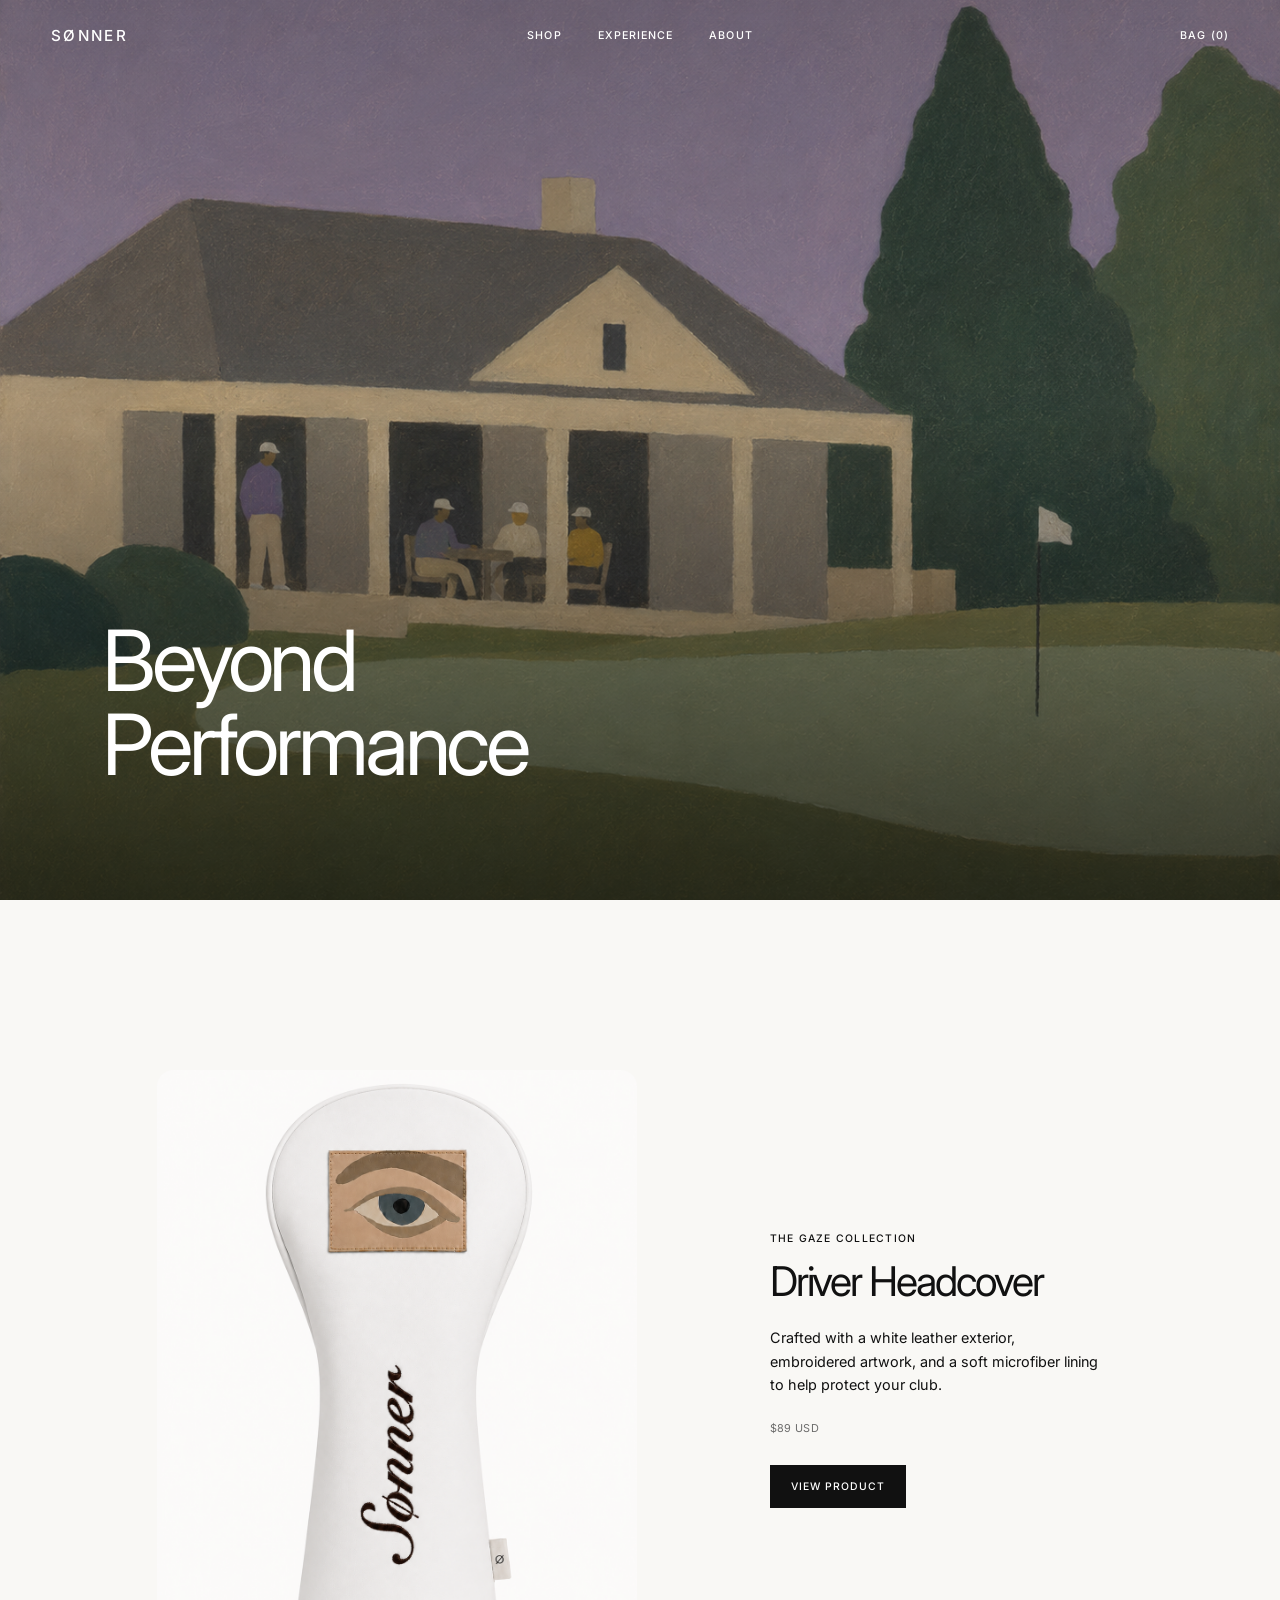
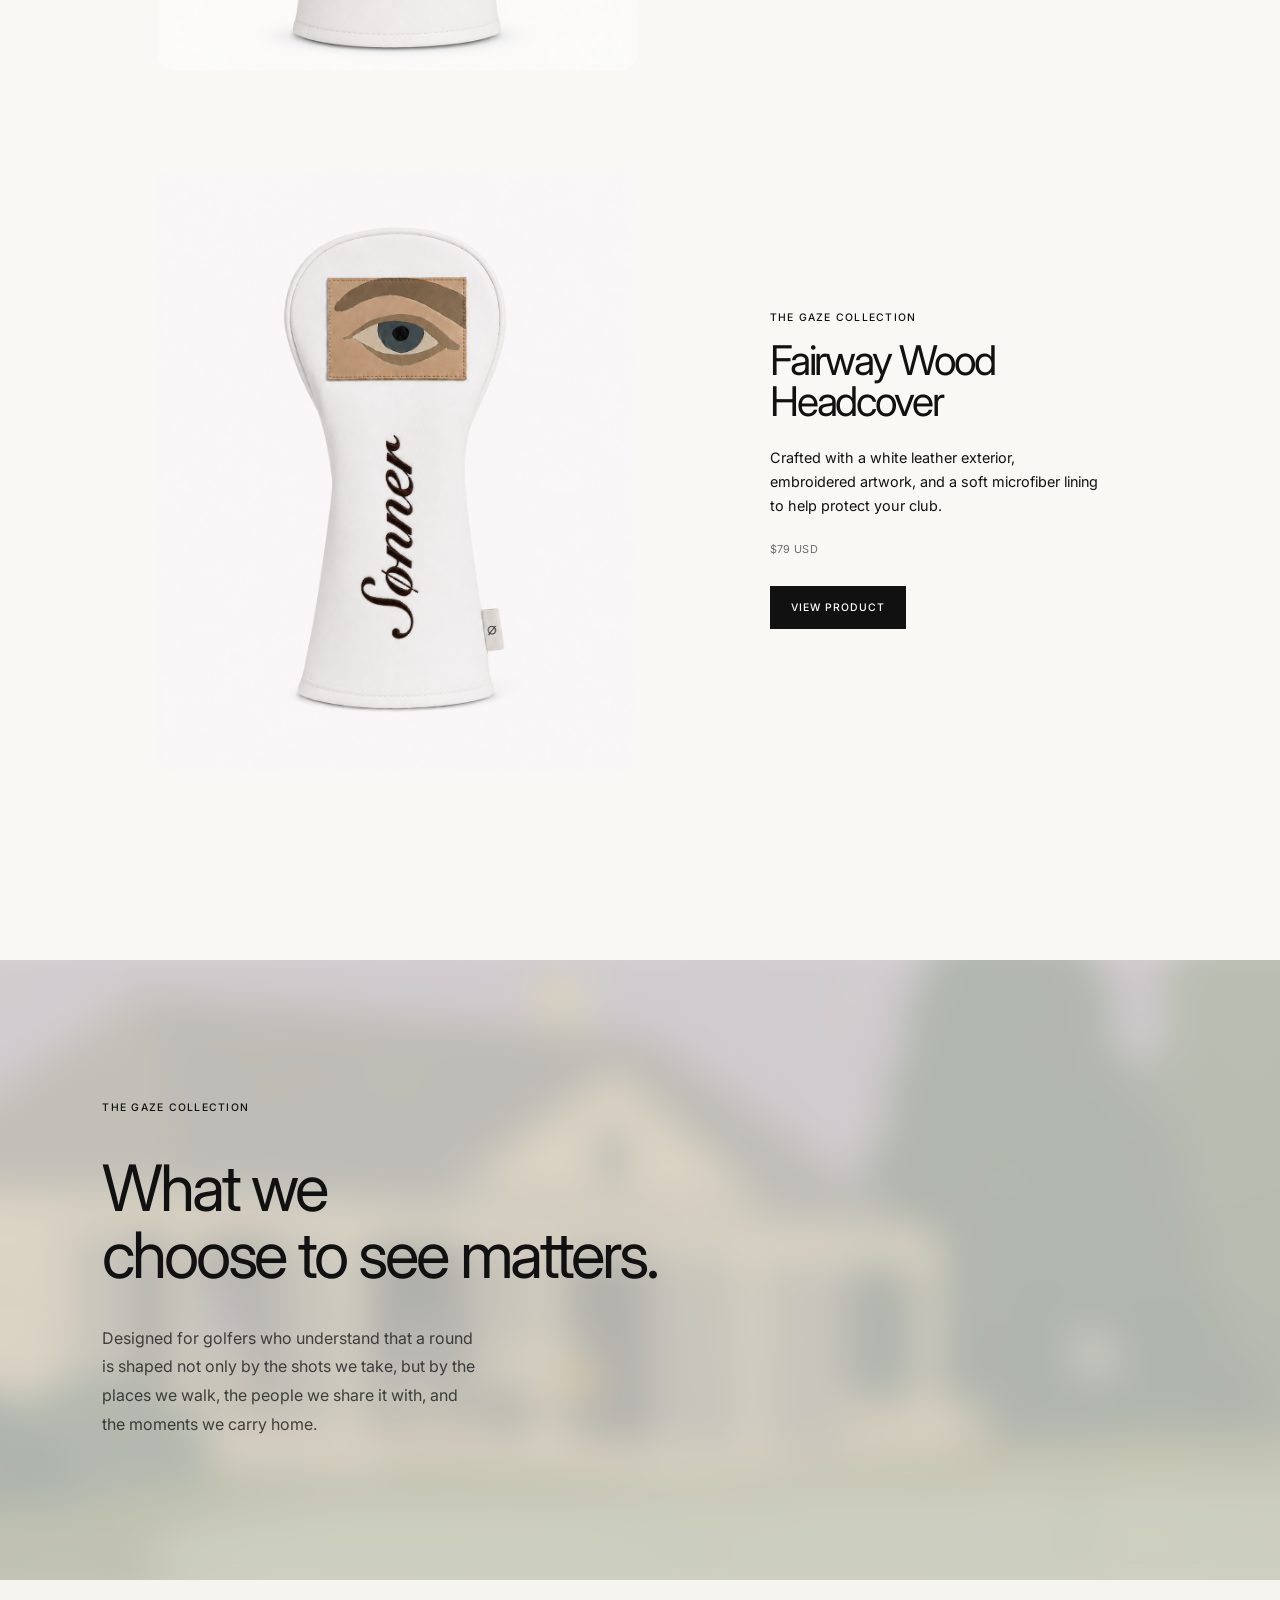
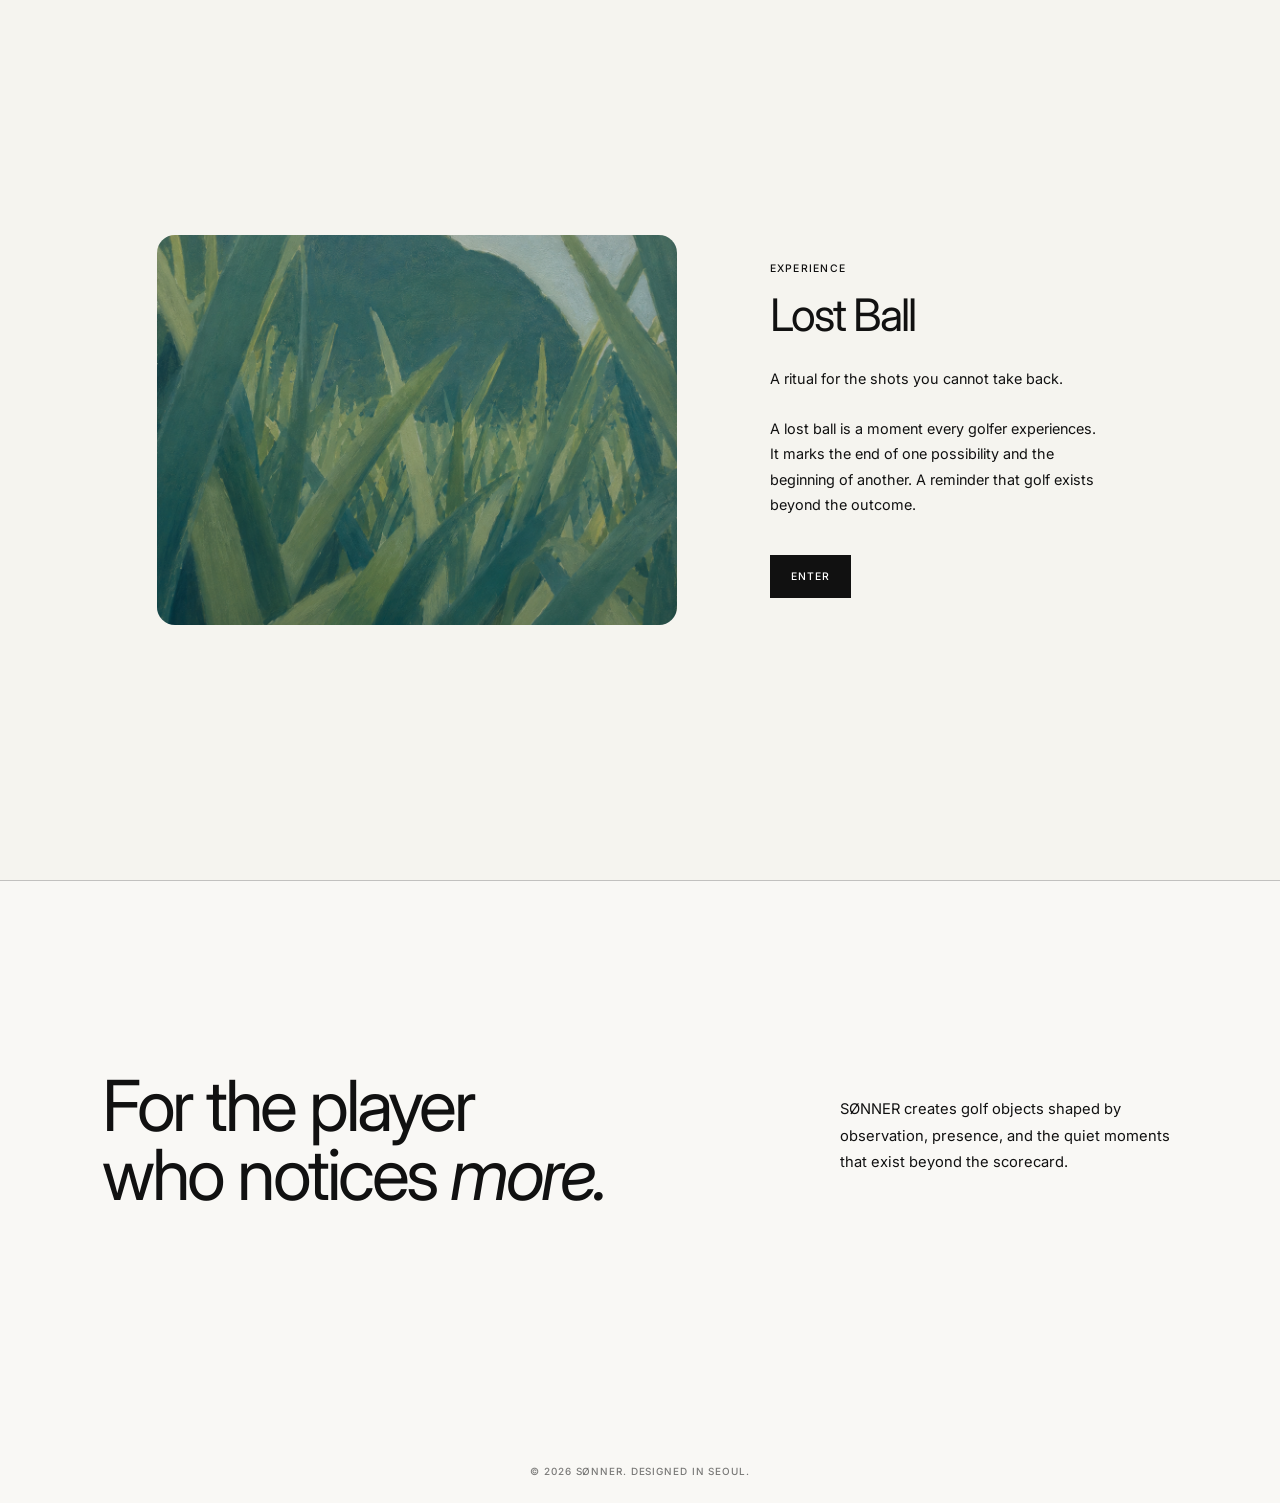
==== index.html @ f05d7fa0 "Update index.html" ====
<!-- index.html -->

<!DOCTYPE html>

<html lang="en">
<head>
  <meta charset="UTF-8">
  <meta name="viewport" content="width=device-width, initial-scale=1.0">

  <title>SØNNER GOLF | Beyond Performance</title>
  <meta name="description" content="SØNNER GOLF. Golf objects and experiences beyond performance.">

  <link rel="canonical" href="https://sonnergolf.com/">
  <link rel="icon" type="image/png" href="image/sonner_favicon_48.png">

  <link rel="preconnect" href="https://fonts.googleapis.com">
  <link rel="preconnect" href="https://fonts.gstatic.com" crossorigin>
  <link href="https://fonts.googleapis.com/css2?family=Inter:wght@400;500&family=Playfair+Display:ital,wght@0,400;1,400&display=swap" rel="stylesheet">

  <style>
@font-face {
  font-family: "Snell Roundhand";
  src: local("Snell Roundhand");
}
</style>

<link rel="stylesheet" href="style.css">
</head>

<body>

<header class="site-header">

  <a href="index.html" class="wordmark">
    SØNNER
  </a>

  <nav class="site-nav" aria-label="Main navigation">
    <a href="#collection">Shop</a>
    <a href="#experience">Experience</a>
    <a href="#about">About</a>
  </nav>

  <a href="#" class="header-bag" id="bagButton">
    Bag (<span id="bagCount">0</span>)
</a>

</header>

  <main>

    <section class="hero" aria-label="SØNNER Golf">
      <div class="hero-image"></div>
      <div class="hero-shade"></div>

<div class="hero-content">
<h1>
  Beyond<br>
  Performance
</h1>
</div>
    </section>

    <section id="collection" class="collection-section">

      <div class="collection-heading"></div>

      <div class="product-list">

<article class="product-row">
  <a href="driver.html" class="product-image-link">
    <img src="image/drivercover.png"
         alt="SØNNER Driver Headcover"
         class="product-image">
  </a>

  <div class="product-info">
    <p class="product-type">The Gaze Collection</p>
    <h3>Driver Headcover</h3>

    <p class="product-description">
      Crafted with a white leather exterior, embroidered artwork,
and a soft microfiber lining to help protect your club.

      
    </p>

    <p class="product-meta">$89 USD</p>

    <a href="driver.html" class="button button-dark button-square">
      View Product
    </a>
  </div>
</article>

<article class="product-row product-row-reverse">
  <a href="wood.html" class="product-image-link">
    <img src="image/woodcover.png"
         alt="SØNNER Fairway Wood Headcover"
         class="product-image">
  </a>

  <div class="product-info">
    <p class="product-type">The Gaze Collection</p>
    <h3>Fairway Wood Headcover</h3>

    <p class="product-description">
      Crafted with a white leather exterior, embroidered artwork,
and a soft microfiber lining to help protect your club.
    </p>

    <p class="product-meta">$79 USD</p>

    <a href="wood.html" class="button button-dark button-square">
      View Product
    </a>
  </div>
</article>

      </div>
    </section>

<!-- ---------- PHILOSOPHY ---------- -->

<section class="statement-section">

  <div class="gaze-intro">

    <p class="gaze-label">
      THE GAZE COLLECTION
    </p>

    <h2>
      What we 
      <br>choose to see matters.
    </h2>

    <p class="gaze-description">
Designed for golfers who understand that a round is shaped not only by the shots we take, but by the places we walk, the people we share it with, and the moments we carry home.    </p>

  </div>

</section>

   <section id="experience" class="experience-section">

  <div class="product-list">

    <article class="product-row">

      <a href="test.html" class="product-image-link lostball-link">
        <img src="image/lostball.png"
             alt="Lost Ball Experience"
             class="product-image">
      </a>

      <div class="product-info">
        <p class="product-type">Experience</p>

        <h3>Lost Ball</h3>

        <p class="product-description">
          A ritual for the shots you cannot take back.<br><br>
          A lost ball is a moment every golfer experiences. It marks the end of one possibility and the beginning of another. A reminder that golf exists beyond the outcome.
        </p>

        <a href="test.html"
           class="button button-dark button-square lostball-link">
          Enter
        </a>
      </div>

    </article>

  </div>

</section>

    <section id="about" class="about-section">
      <div class="about-content">
        <h2>
          For the player<br>
          who notices <em>more.</em>
        </h2>

<p>
SØNNER creates golf objects shaped by observation, presence, and the quiet moments that exist beyond the scorecard.
</p>
</div>
    </section>

  </main>

  <footer class="site-footer">
    <p>© 2026 SØNNER. Designed in Seoul.</p>
  </footer>

  <script>
    const lostBallLinks = document.querySelectorAll(".lostball-link");

    lostBallLinks.forEach((link) => {
      link.addEventListener("click", function (event) {
        event.preventDefault();

        const audio = new Audio("humordome-teleport-whoosh-453276.mp3");
        audio.volume = 0.8;

        audio.play().finally(() => {
          window.open("test.html", "_blank", "noopener,noreferrer");
        });
      });
    });
  </script>


<div class="bag-overlay" id="bagOverlay"></div>

<aside class="bag-drawer" id="bagDrawer">

    <div class="bag-header">

        <h2>Bag</h2>

        <button id="closeBag">✕</button>

    </div>

    <div id="bagItems">

    </div>

    <div class="bag-footer">

        <p id="subtotal">
            Subtotal $0
        </p>

<button
class="button"
id="checkoutButton"
onclick="checkout()">
    Checkout
</button>

    </div>

</aside>

<script src="checkout.js"></script>

</body>
</html>

<script>

/* ---------- BAG DRAWER ---------- */

const bagButton = document.getElementById("bagButton");
const bagDrawer = document.getElementById("bagDrawer");
const bagOverlay = document.getElementById("bagOverlay");
const closeBag = document.getElementById("closeBag");


bagButton.addEventListener("click", function(e){

    e.preventDefault();

    loadBag();

    bagDrawer.classList.add("active");
    bagOverlay.classList.add("active");

});


closeBag.addEventListener("click", function(){

    bagDrawer.classList.remove("active");
    bagOverlay.classList.remove("active");

});


bagOverlay.addEventListener("click", function(){

    bagDrawer.classList.remove("active");
    bagOverlay.classList.remove("active");

});



/* ---------- LOAD BAG ---------- */


function loadBag(){


    const bag = JSON.parse(localStorage.getItem("bag")) || [];


    const container = document.getElementById("bagItems");


    container.innerHTML = "";


    let total = 0;

    let totalItems = 0;



    bag.forEach(item=>{


        total += item.price * item.quantity;

        totalItems += item.quantity;



        container.innerHTML += `


        <div class="bag-item">


            <img src="${item.image}" class="bag-image">


            <div class="bag-info">


                <strong>
                ${item.name}
                </strong>


                <p>
                $${item.price}
                </p>



                <div class="quantity-control">


                    <button onclick="changeQuantity('${item.id}', -1)">
                        −
                    </button>


                    <span>
                        ${item.quantity}
                    </span>


                    <button onclick="changeQuantity('${item.id}', 1)">
                        +
                    </button>


                </div>




                <button
                class="remove-btn"
                onclick="removeItem('${item.id}')">

                    Remove

                </button>



            </div>


        </div>


        `;


    });



    if(bag.length === 0){


        container.innerHTML =
        "<p style='opacity:.6;'>Your bag is empty.</p>";

    }



    document.getElementById("subtotal").textContent =
    "Subtotal $" + total;



    document.getElementById("bagCount").textContent =
    totalItems;


}





/* ---------- REMOVE ---------- */


function removeItem(id){


    let bag = JSON.parse(localStorage.getItem("bag")) || [];


    bag = bag.filter(item => item.id !== id);


    localStorage.setItem(
        "bag",
        JSON.stringify(bag)
    );


    loadBag();


}





/* ---------- QUANTITY ---------- */


function changeQuantity(id, change){


    let bag = JSON.parse(localStorage.getItem("bag")) || [];


    let item = bag.find(item => item.id === id);



    if(item){


        item.quantity += change;



        if(item.quantity < 1){

            item.quantity = 1;

        }



        if(item.quantity > 2){

            item.quantity = 2;

        }


    }



    localStorage.setItem(
        "bag",
        JSON.stringify(bag)
    );



    loadBag();


}




/* ---------- INITIALIZE ---------- */

loadBag();


</script>
---- style.css ----
/* ---------- RESET ---------- */

* {
  margin: 0;
  padding: 0;
  box-sizing: border-box;
}

html {
  scroll-behavior: smooth;
}

body {
  background: #f9f8f5;
  color: #111111;
  font-family: "Inter", Arial, sans-serif;
  font-size: 16px;
  -webkit-font-smoothing: antialiased;
}

a {
  color: inherit;
}

img {
  display: block;
  max-width: 100%;
}

/* ---------- HEADER ---------- */

.site-header {
  position: absolute;
  top: 0;
  left: 0;
  z-index: 10;
  width: 100%;
  padding: 26px 4%;
  display: grid;
  grid-template-columns: 1fr auto 1fr;
  align-items: center;
  color: white;
}

.wordmark {
  text-decoration: none;
  font-size: 0.95rem;
  font-weight: 500;
  letter-spacing: 0.15em;
}


.site-nav {
  display: flex;
  gap: 36px;
}

.site-nav a,
.header-shop-link {
  font-size: 0.67rem;
  font-weight: 500;
  text-decoration: none;
  text-transform: uppercase;
  letter-spacing: 0.1em;
}

.header-bag {
  justify-self: end;

  font-size: 0.67rem;
  font-weight: 500;
  text-decoration: none;
  text-transform: uppercase;
  letter-spacing: 0.1em;

  transition: opacity 0.25s ease;
}

.header-bag:hover {
  opacity: 0.55;
}

.header-shop-link {
  justify-self: end;
  padding-bottom: 4px;
  border-bottom: 1px solid currentColor;
}

/* ---------- GENERAL ---------- */

.eyebrow,
.product-type {
  font-size: 0.65rem;
  font-weight: 500;
  letter-spacing: 0.12em;
  text-transform: uppercase;
}

.button {
  display: inline-block;
  width: fit-content;
  padding: 14px 20px;
  font-size: 0.65rem;
  font-weight: 500;
  text-decoration: none;
  text-transform: uppercase;
  letter-spacing: 0.1em;
  transition: background 0.25s ease, color 0.25s ease;
}

.button-light {
  border: 1px solid white;
  color: white;
}

.button-light:hover {
  background: white;
  color: #111111;
}

.button-dark {
  border: 1px solid #111111;
  background: #111111;
  color: white;
}

.button-dark:hover {
  background: transparent;
  color: #111111;
}

/* ---------- HERO ---------- */

.hero {
  position: relative;
  min-height: 100vh;
  overflow: hidden;
  display: flex;
  align-items: center;
  justify-content: center;
  color: white;
}

.hero-image {
  position: absolute;
  inset: 0;
  background-image: url("image/heroimage.png");
  background-size: cover;
  background-position: center;
}

.hero-shade {
  position: absolute;
  inset: 0;
  background: linear-gradient(
    180deg,
    rgba(0, 0, 0, 0.24) 0%,
    rgba(0, 0, 0, 0.06) 45%,
    rgba(0, 0, 0, 0.58) 100%
  );
}

.hero-content {
  position: absolute;
  left: 8%;
  bottom: 12.6%;
  z-index: 2;
  text-align: left;
  max-width: 600px;
}

.hero h1 {
  font-family: "Inter", Arial, sans-serif;
  font-style: normal;
  font-weight: 400;
  font-size: clamp(3.4rem, 6.6vw, 6rem);
  line-height: 1.0;      /* Adjust this to change the gap */
  letter-spacing: -0.05em;
  color: white;
}

/* ---------- COLLECTION ---------- */

.collection-section {
  padding: 170px 8% 190px;
}

.collection-heading {
  display: none;
}

.product-list {
  display: flex;
  flex-direction: column;
  gap: 100px;
}

.product-row {
  display: grid;
  grid-template-columns: minmax(0, 0.9fr) minmax(280px, 0.65fr);
  gap: 8vw;
  align-items: center;
}

.product-image-link {
  display: block;
  width: 100%;
  max-width: 480px;
  aspect-ratio: 4 / 5;
  overflow: hidden;

  background: #e7e6df;
  border-radius: 16px;      /* rounded corners */
  margin-left: 55px;
}

.product-image {
  width: 100%;
  height: 100%;
  object-fit: cover;
  transition: transform 0.7s ease;
}

.product-image-link:hover .product-image {
  transform: scale(1.02);
}

.product-info {
  max-width: 330px;
}

.product-type {
  margin-bottom: 16px;
}

.product-info h3 {
  font-size: clamp(2.1rem, 3.2vw, 3.35rem);
  font-weight: 400;
  line-height: 1;
  letter-spacing: -0.05em;
}

.product-description {
  margin: 24px 0;
  font-size: 0.9rem;
  line-height: 1.65;
}

.product-meta {
  margin-bottom: 30px;
  font-size: 0.68rem;
  letter-spacing: 0.03em;
  opacity: 0.6;
}

/* ---------- PHILOSOPHY / GAZE COLLECTION ---------- */

.statement-section {
  min-height: 620px;
  padding: 120px 8%;
  position: relative;
  display: flex;
  align-items: center;
  overflow: hidden;
}

.statement-section::before {
  content: "";
  position: absolute;
  inset: 0;
  background-image: url("image/heroimage.png");
  background-size: cover;
  background-position: center;
  filter: blur(18px);
  transform: scale(1.1);
  z-index: 0;
}

.statement-section::after {
  content: "";
  position: absolute;
  inset: 0;
  background: rgba(245, 244, 239, 0.65);
  z-index: 1;
}

.statement-section > * {
  position: relative;
  z-index: 2;
}

.gaze-intro {
  max-width: 600px;
}

.gaze-label {
  font-size: 0.65rem;
  font-weight: 500;
  letter-spacing: 0.12em;
  text-transform: uppercase;
  margin-bottom: 40px;
}

.gaze-intro h2 {
  font-size: clamp(2.5rem, 5vw, 4.5rem);
  font-weight: 400;
  line-height: 1.05;
  letter-spacing: -0.05em;
  max-width: 600px;
  margin-bottom: 35px;
}

.gaze-description {
  font-size: 1rem;
  line-height: 1.8;
  opacity: 0.75;
  max-width: 380px;
}

/* ---------- EXPERIENCE (FIXED PROPERLY) ---------- */
/* ---------- EXPERIENCE ---------- */

.experience-section {
  min-height: 100vh;
  padding: 220px 8%;
  background: #f5f4ef;

  display: flex;
  align-items: center;
}


/* container */
.experience-section .product-list {
  width: 100%;
  display: flex;
  justify-content: center;
}


/* lost ball row */
.experience-section .product-row {
  width: 100%;
  display: grid;
  grid-template-columns: minmax(0, 0.9fr) minmax(280px, 0.65fr);
  gap: 8vw;
  align-items: center;
}


/* IMAGE */

.experience-section .product-image-link {
  display: block;

  width: 100%;
  max-width: 520px;

  aspect-ratio: 4 / 3;

  overflow: hidden;
  border-radius: 18px;

  margin-left: 55px;

  background: #e7e6df;
}


.experience-section .product-image {
  width: 100%;
  height: 100%;
  object-fit: cover;

  transition: transform 0.7s ease;
}


.experience-section .product-image-link:hover .product-image {
  transform: scale(1.02);
}


/* TEXT */

.experience-section .product-info {
  max-width: 330px;
}


.experience-section .product-type {
  margin-bottom: 18px;
}


.experience-section .product-info h3 {
  font-size: clamp(2.2rem, 3.5vw, 3.5rem);
  font-weight: 400;
  line-height: 1;

  letter-spacing: -0.05em;
}


.experience-section .product-description {
  margin: 28px 0;

  font-size: 0.9rem;
  line-height: 1.75;
}


/* BUTTON */

.experience-section .button {
  margin-top: 10px;
}


/* MOBILE */

@media (max-width: 800px) {

  .experience-section {
    min-height: auto;
    padding: 140px 8%;
  }


  .experience-section .product-row {
    grid-template-columns: 1fr;
    gap: 60px;
  }


  .experience-section .product-image-link {
    margin-left: 0;
    max-width: 100%;
  }

}

/* ---------- MOBILE ---------- */

@media (max-width: 800px) {

  .experience-section {
    padding: 100px 8%;
  }

  .experience-section .product-row {
    grid-template-columns: 1fr;
    gap: 50px;
  }

  .experience-section .product-image-link {
    margin-left: 0;
    max-width: 100%;
  }

}

/* ---------- ABOUT ---------- */

.about-section {
  padding: 190px 8% 230px;
  border-top: 1px solid rgba(17, 17, 17, 0.24);
}
.about-content {
  display: grid;
  grid-template-columns: 1.2fr 0.8fr;
  gap: 18vw;   /* was 12vw */
  align-items: center;
}

.about-content h2 {
  font-size: clamp(3rem, 5.5vw, 5.6rem);
  font-weight: 400;
  line-height: 0.98;
  letter-spacing: -0.05em;
}

.about-content p {
  max-width: 340px;
  padding-bottom: 8px;
  font-size: 0.92rem;
  line-height: 1.8;
}

/* ---------- FOOTER ---------- */

.site-footer {
  padding: 26px 4%;
  display: grid;
  grid-template-columns: 1fr auto 1fr;
  align-items: center;
}

.site-footer p {
  grid-column: 2;
  justify-self: center;
  font-size: 0.62rem;
  font-weight: 500;
  letter-spacing: 0.09em;
  text-transform: uppercase;
  opacity: 0.55;
}

/* ---------- CART PAGE ---------- */

.cart-page {
  background: #f9f8f5;
  color: #111111;
}


.simple-header {
  width: 100%;
  padding: 30px 4%;
}


.cart-container {

  min-height: calc(100vh - 100px);

  display: flex;
  flex-direction: column;
  justify-content: center;
  align-items: center;

  text-align: center;

  padding: 40px 8%;
}


.cart-label {

  font-size: 0.65rem;
  letter-spacing: 0.12em;
  text-transform: uppercase;

  margin-bottom: 35px;
}


.cart-container h1 {

  font-family: "Playfair Display", serif;

  font-weight: 400;

  font-size: clamp(2.5rem, 5vw, 4rem);

  letter-spacing: -0.05em;

  margin-bottom: 25px;

}


.cart-description {

  max-width: 360px;

  font-size: 0.9rem;

  line-height: 1.8;

  opacity: 0.7;

  margin-bottom: 40px;

}


.bag-overlay{

    position:fixed;

    inset:0;

    background:rgba(0,0,0,.35);

    opacity:0;

    visibility:hidden;

    transition:.3s;

    z-index:90;

}


.bag-overlay.active{

    opacity:1;

    visibility:visible;

}



.bag-drawer{

    position:fixed;

    top:0;

    right:-420px;

    width:400px;

    max-width:90vw;

    height:100vh;

    background:#f9f8f5;

    z-index:100;

    transition:right .35s ease;

    display:flex;

    flex-direction:column;

    border-left:1px solid rgba(0,0,0,.08);

    padding:0;

}



.bag-drawer.active{

    right:0;

}



.bag-header{

    display:flex;

    justify-content:space-between;

    align-items:center;

    padding:28px;

    border-bottom:1px solid rgba(0,0,0,.08);

}



.bag-header h2{

    font-size:1rem;

    font-weight:400;

}



#closeBag{

    border:none;

    background:none;

    font-size:1.2rem;

    cursor:pointer;

}



#bagItems{

    flex:1;

    overflow-y:auto;

    padding:25px;

}



.bag-item{

    display:flex;

    gap:18px;

    margin-bottom:25px;

}



.bag-image{

    width:90px;

    height:90px;

    object-fit:cover;

    border-radius:10px;

    background:#ece9df;

}



.bag-info strong{

    display:block;

    font-weight:500;

    margin-bottom:8px;

}



.bag-info p{

    font-size:.85rem;

    opacity:.7;

    margin:4px 0;

}



/* quantity + - buttons */

.bag-controls,
.quantity-control{

    display:flex;

    align-items:center;

    gap:12px;

    margin:12px 0;

}



.bag-controls button,
.quantity-control button{

    width:22px;

    height:22px;

    border:1px solid #111;

    background:white;

    font-size:14px;

    cursor:pointer;

    display:flex;

    align-items:center;

    justify-content:center;

}



.bag-controls span,
.quantity-control span{

    font-size:.85rem;

}



/* remove button */

.remove-btn{

    background:white;

    color:#111;

    border:1px solid #111;

    padding:7px 14px;

    font-size:.6rem;

    font-weight:500;

    text-transform:uppercase;

    letter-spacing:.12em;

    cursor:pointer;

    transition:.25s ease;

}


.remove-btn:hover{

    background:#111;

    color:white;

}



/* footer */

.bag-footer{

    padding:25px;

    border-top:1px solid rgba(0,0,0,.08);

}



#subtotal{

    margin-bottom:20px;

    font-size:.9rem;

}


/* checkout button */

.bag-footer .button{

    display:inline-block;

    width:auto;

    padding:10px 22px;

    background:#111;

    color:white;

    border:1px solid #111;

    font-size:.6rem;

    font-weight:500;

    text-transform:uppercase;

    letter-spacing:.12em;

    cursor:pointer;

}



.bag-footer .button:hover{

    background:transparent;

    color:#111;

}

/* =====================================
   MOBILE VERSION ONLY
===================================== */

@media (max-width: 800px) {


/* ---------- HEADER ---------- */

.site-header {

  padding: 22px 6%;

  grid-template-columns: 1fr auto 1fr;

}


.wordmark {

  font-size:0.85rem;

}


.site-nav {

  display:flex;

  gap:18px;

}


.site-nav a {

  font-size:0.55rem;

}


.header-bag {

  font-size:0.55rem;

}



/* ---------- HERO ---------- */

.hero-content {

  left:8%;

  bottom:12%;

}


.hero h1 {

  font-size:3.2rem;

}



/* ---------- COLLECTION ---------- */


.collection-section {

  padding:160px 6% 160px;

}


.product-list {

  gap:80px;

}


.product-row,
.product-row-reverse {

  display:flex;

  flex-direction:column;

  gap:35px;

  align-items:flex-start;

}


/* BIGGER PRODUCT IMAGES */

.product-image-link {

  width:85%;

  max-width:420px;

  aspect-ratio:4 / 5;

  margin-left:0;

  border-radius:14px;

}


.product-image {

  width:100%;

  height:100%;

}



/* TEXT BELOW IMAGE */

.product-info {

  max-width:100%;

}


.product-info h3 {

  font-size:2.4rem;

}


.product-description {

  font-size:0.88rem;

}



/* ---------- STATEMENT ---------- */


.statement-section {

  min-height:auto;

  padding:100px 6%;

}


.gaze-intro h2 {

  font-size:2.6rem;

}



/* ---------- EXPERIENCE ---------- */


.experience-section {

  padding:100px 6%;

  min-height:auto;

}


.experience-section .product-row {

  display:flex;

  flex-direction:column;

  gap:35px;

}


.experience-section .product-image-link {

  width:100%;

  max-width:none;

  margin-left:0;

  aspect-ratio:4 / 3;

}


.experience-section .product-info {

  max-width:100%;

}



/* ---------- ABOUT ---------- */


.about-section {

  padding:120px 6%;

}


.about-content {

  display:flex;

  flex-direction:column;

  gap:40px;

}


.about-content h2 {

  font-size:3rem;

}


.about-content p {

  max-width:100%;

}



/* ---------- BAG ---------- */


.bag-drawer {

  width:100%;

}


}

/* =====================================
   MOBILE VERSION ONLY
===================================== */

@media (max-width: 800px) {


/* ---------- HEADER ---------- */

.site-header {

  display:flex;
  justify-content:space-between;
  align-items:flex-start;

  padding:22px 6%;

}


.wordmark {

  font-size:0.85rem;

}


/* RIGHT SIDE MENU */

.site-nav {

  position:absolute;

  top:22px;
  right:6%;

  display:flex;

  flex-direction:column;

  gap:16px;

  align-items:flex-end;

}


.site-nav a {

  font-size:0.6rem;

  letter-spacing:0.12em;

}


/* BAG BELOW MENU */

.header-bag {

  position:absolute;

  top:22px;

  right:6%;

  transform:translateY(112px);

  font-size:0.6rem;

}



/* ---------- HERO ---------- */


.hero-content {

  left:8%;

  bottom:12%;

}


.hero h1 {

  font-size:3.2rem;

}



/* ---------- COLLECTION ---------- */


.collection-section {

  padding:100px 6% 120px;

}


.product-list {

  gap:80px;

}


.collection-section .product-row,
.collection-section .product-row-reverse {

  display:flex;

  flex-direction:column;

  align-items:center;

  gap:35px;

}



/* PRODUCT IMAGE */

.collection-section .product-image-link {

  width:65%;

  max-width:300px;

  aspect-ratio:4 / 5;

  margin-left:auto;

  margin-right:auto;

  border-radius:14px;

}



/* PRODUCT TEXT */


.collection-section .product-info {

  width:100%;

  max-width:100%;

}


.collection-section .product-info h3 {

  font-size:2rem;

}


.collection-section .product-description {

  font-size:0.78rem;

  line-height:1.6;

  margin:18px 0;

}


.collection-section .product-meta {

  font-size:0.65rem;

}



/* ---------- STATEMENT ---------- */


.statement-section {

  min-height:auto;

  padding:100px 6%;

}


.gaze-intro h2 {

  font-size:2.6rem;

}



/* ---------- EXPERIENCE / LOST BALL ---------- */


.experience-section {

  padding:100px 6%;

  min-height:auto;

}


.experience-section .product-row {

  display:flex;

  flex-direction:column;

  gap:35px;

}


.experience-section .product-image-link {

  width:85%;

  max-width:420px;

  margin-left:auto;

  margin-right:auto;

  aspect-ratio:4 / 3;

}


.experience-section .product-info {

  width:100%;

  max-width:100%;

}


/* MAKE LOST BALL TEXT MATCH DRIVER / WOOD */

.experience-section .product-info h3 {

  font-size:2rem;

}


.experience-section .product-description {

  font-size:0.78rem;

  line-height:1.6;

  margin:18px 0;

}


.experience-section .product-type {

  margin-bottom:16px;

}


.experience-section .button {

  margin-top:10px;

}



/* ---------- ABOUT ---------- */


.about-section {

  padding:120px 6%;

}


.about-content {

  display:flex;

  flex-direction:column;

  gap:40px;

}


.about-content h2 {

  font-size:3rem;

}


.about-content p {

  max-width:100%;

}



/* ---------- BAG DRAWER ---------- */


.bag-drawer {

  width:100%;

  max-width:100%;

  right:-100%;

}

/* ---------- FOOTER ---------- */

.site-footer p {

  font-size:0.54rem;

}


/* ---------- PREVENT HORIZONTAL SCROLL ---------- */


html,
body {

  overflow-x:hidden;

}


}
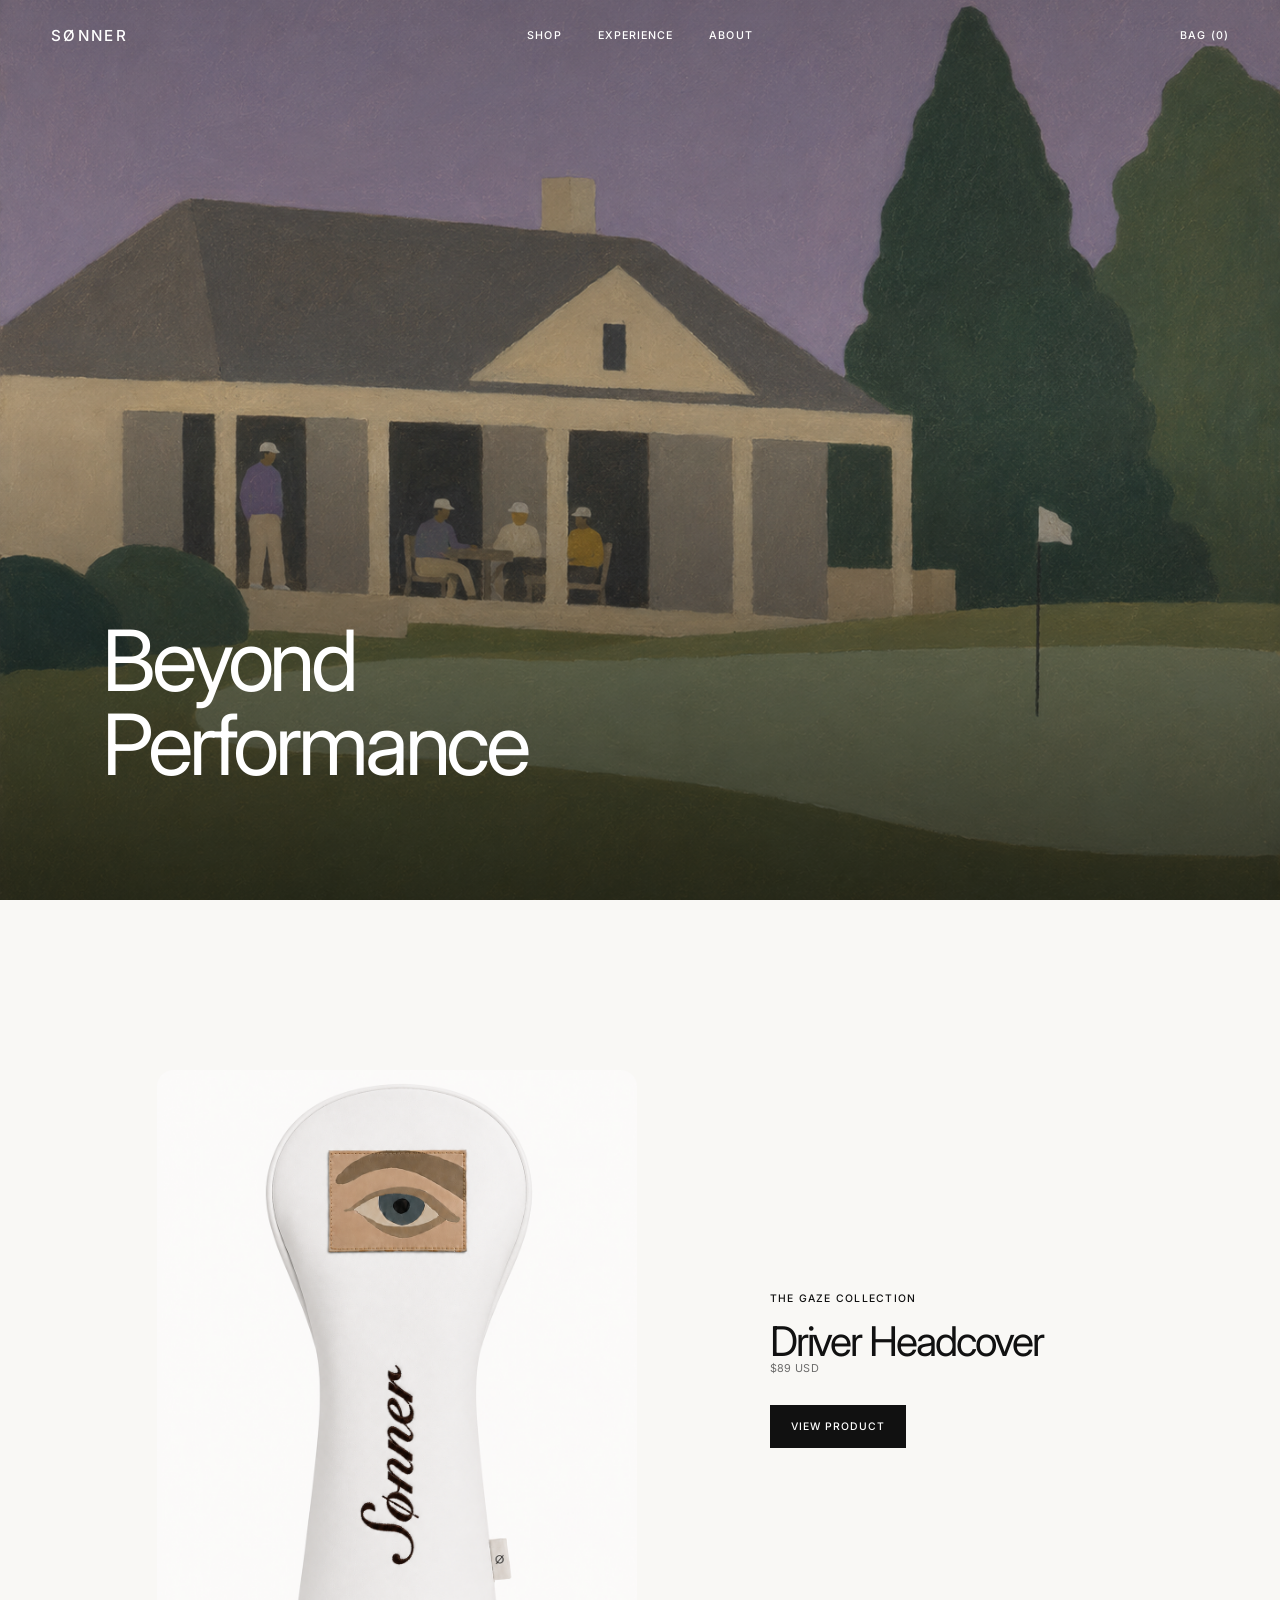
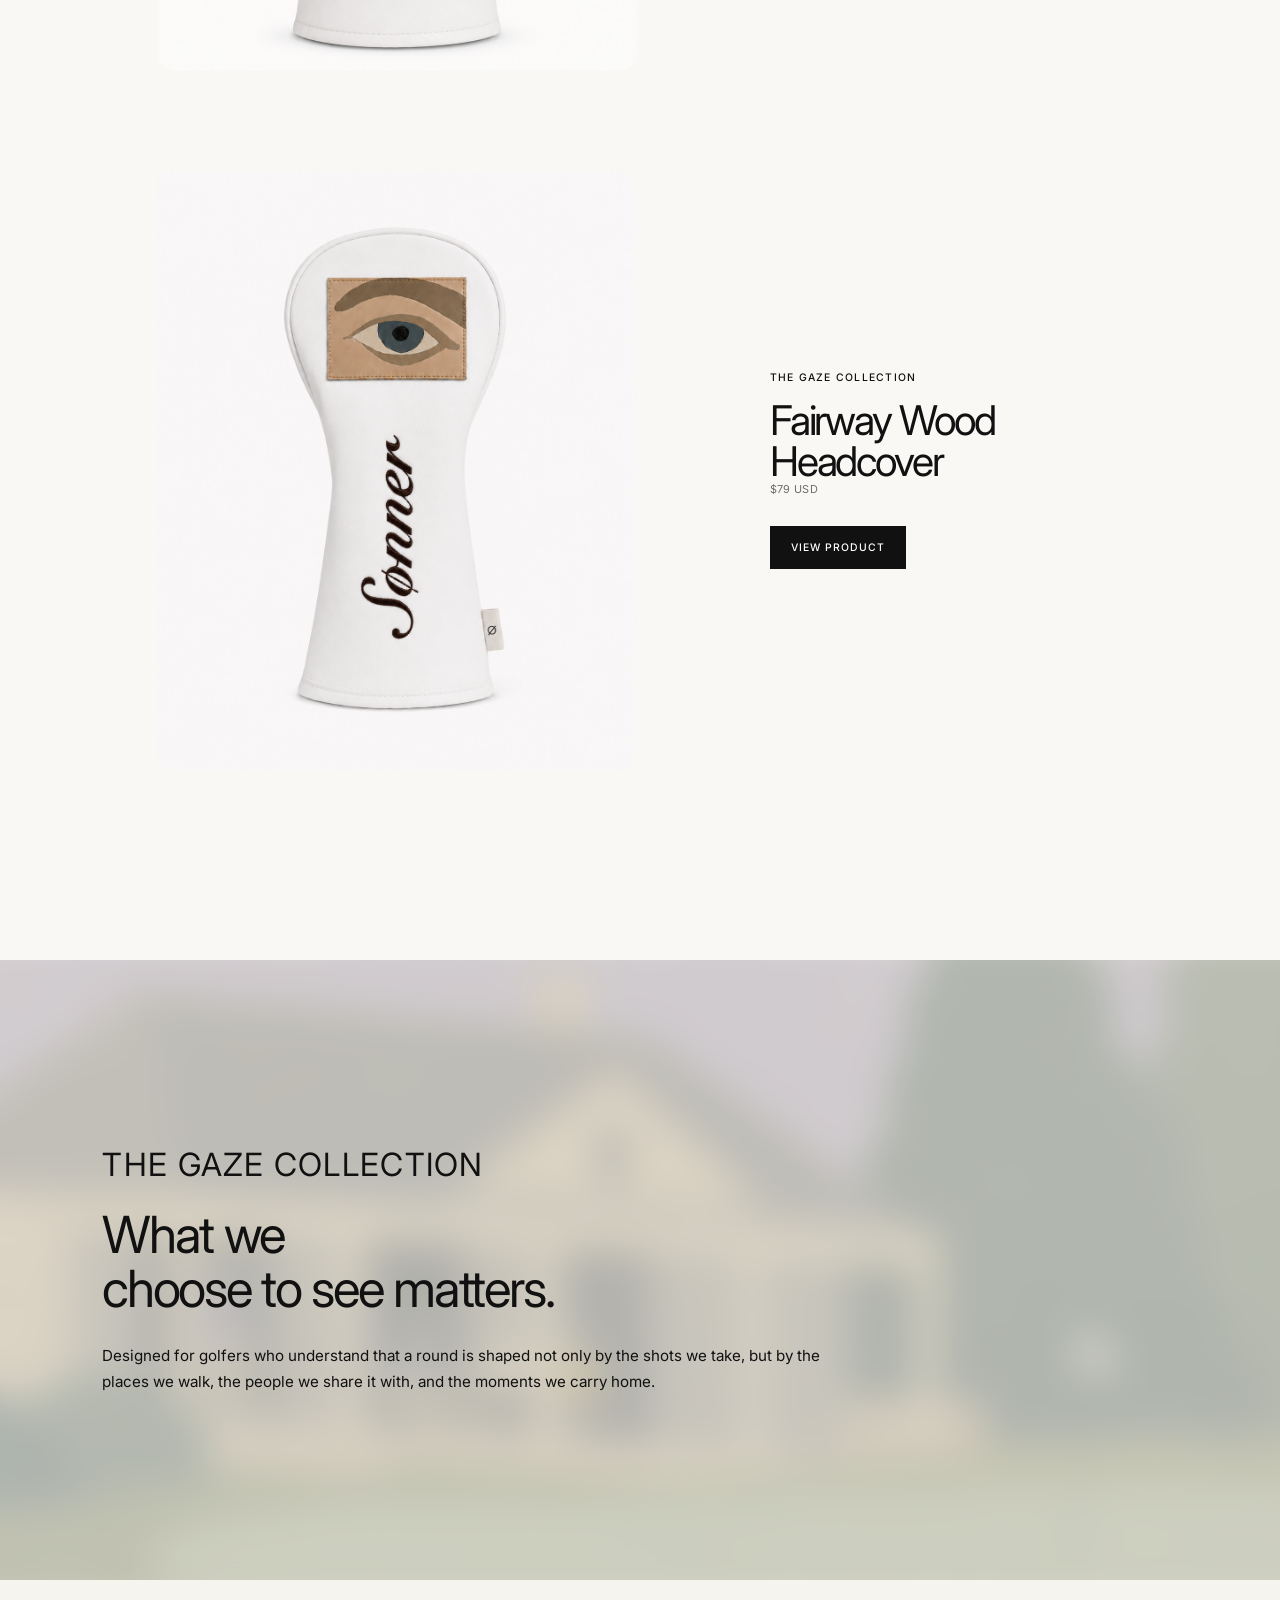
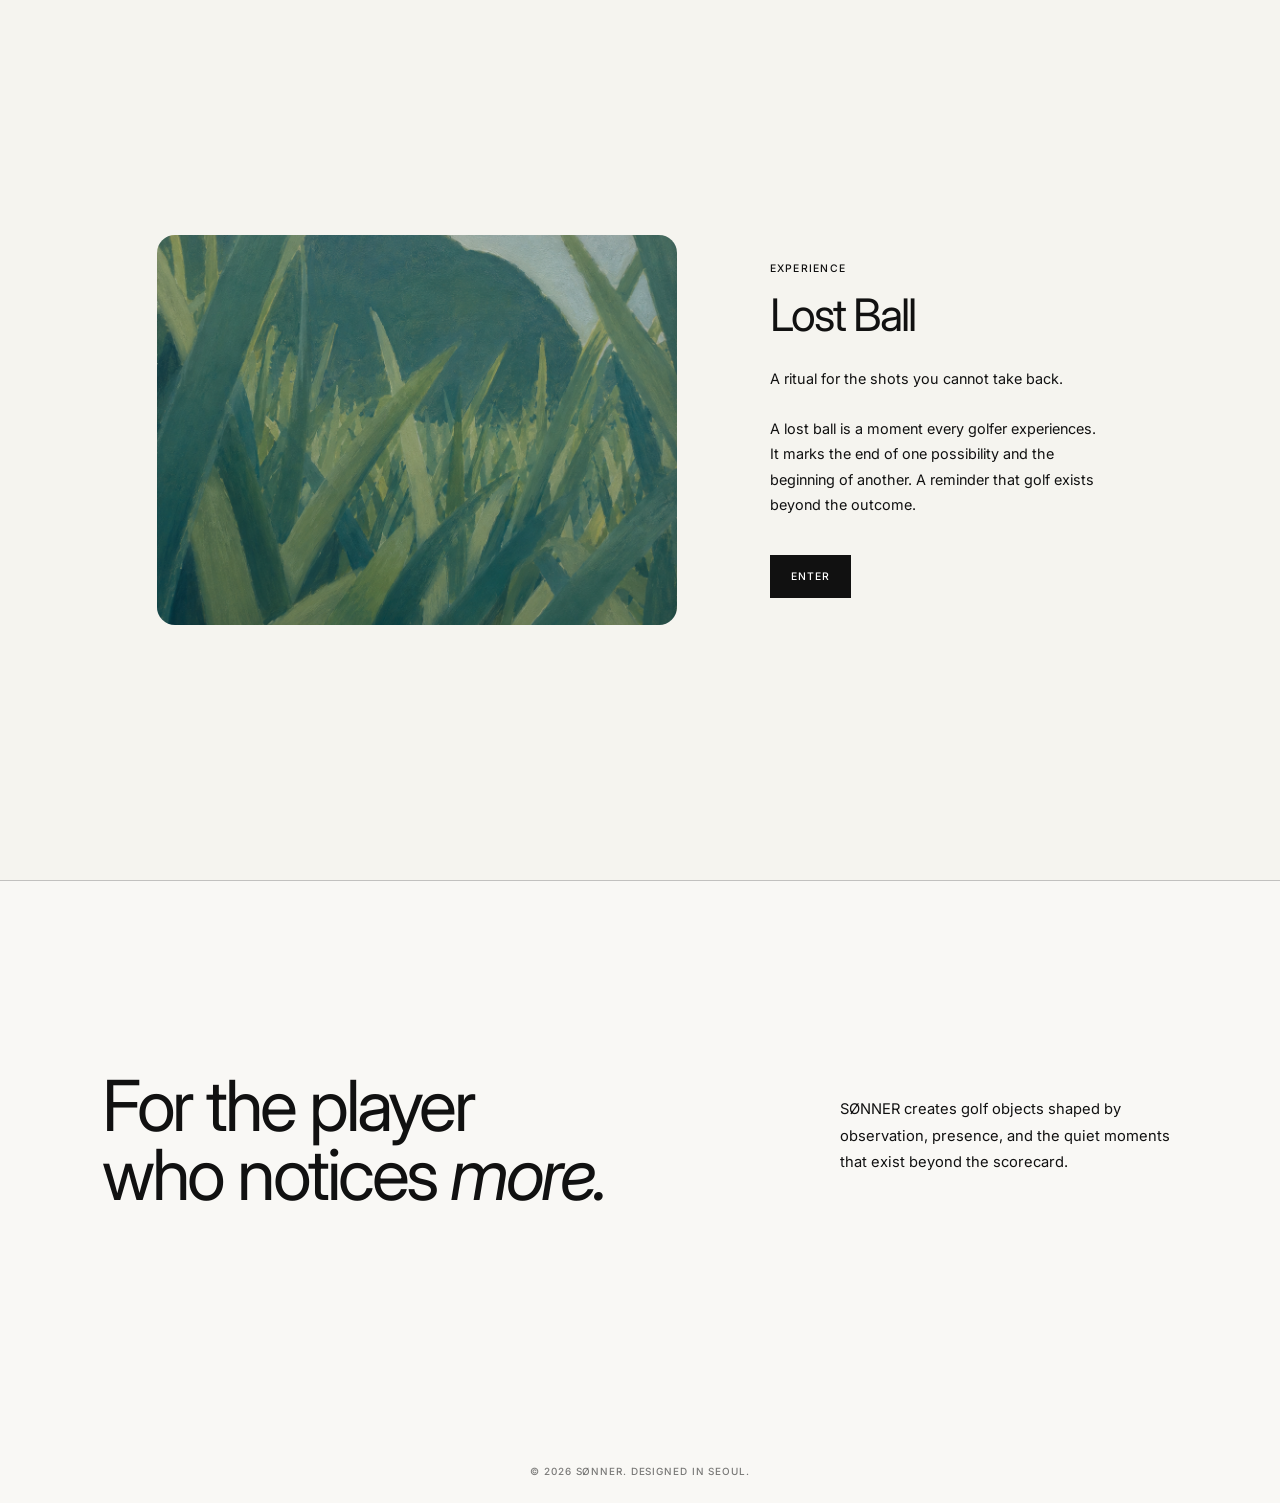
==== commit 2ac070b1: "Update index.html" ====
--- a/index.html
+++ b/index.html
@@ -159,10 +159,10 @@
 
         <h3>Lost Ball</h3>
 
-        <p class="product-description">
-          A ritual for the shots you cannot take back.<br><br>
-          A lost ball is a moment every golfer experiences. It marks the end of one possibility and the beginning of another. A reminder that golf exists beyond the outcome.
-        </p>
+<p class="product-description">
+  <span class="lostball-tagline">A ritual for the shots you cannot take back.</span><br><br>
+  A lost ball is a moment every golfer experiences. It marks the end of one possibility and the beginning of another. A reminder that golf exists beyond the outcome.
+</p>
 
         <a href="test.html"
            class="button button-dark button-square lostball-link">
--- a/style.css
+++ b/style.css
@@ -254,6 +254,7 @@
 }
 
 /* ---------- PHILOSOPHY / GAZE COLLECTION ---------- */
+/* ---------- PHILOSOPHY / GAZE COLLECTION ---------- */
 
 .statement-section {
   min-height: 620px;
@@ -290,33 +291,37 @@
 }
 
 .gaze-intro {
-  max-width: 600px;
-}
+  max-width: 760px;
+}
+
+/* SECTION LABEL */
 
 .gaze-label {
-  font-size: 0.65rem;
-  font-weight: 500;
-  letter-spacing: 0.12em;
+  font-size: 2rem;
+  font-weight: 400;
+  letter-spacing: 0.04em;
   text-transform: uppercase;
-  margin-bottom: 40px;
-}
+  margin-bottom: 24px;
+}
+
+/* HEADLINE */
 
 .gaze-intro h2 {
-  font-size: clamp(2.5rem, 5vw, 4.5rem);
+  font-size: clamp(2.8rem, 4vw, 3.8rem);
   font-weight: 400;
   line-height: 1.05;
-  letter-spacing: -0.05em;
-  max-width: 600px;
-  margin-bottom: 35px;
-}
+  letter-spacing: -0.045em;
+  max-width: 620px;
+  margin-bottom: 28px;
+}
+
+/* BODY */
 
 .gaze-description {
-  font-size: 1rem;
-  line-height: 1.8;
-  opacity: 0.75;
-  max-width: 380px;
-}
-
+  font-size: 0.95rem;
+  line-height: 1.7;
+  max-width: 100%;
+}
 /* ---------- EXPERIENCE (FIXED PROPERLY) ---------- */
 /* ---------- EXPERIENCE ---------- */
 
@@ -458,6 +463,15 @@
     max-width: 100%;
   }
 
+  
+  .lostball-tagline {
+  font-style: italic;
+}
+
+}
+
+.collection-section .product-description {
+  display: none;
 }
 
 /* ---------- ABOUT ---------- */
@@ -1324,11 +1338,11 @@
 
 .collection-section .product-description {
 
-  font-size:0.78rem;
-
-  line-height:1.6;
-
-  margin:18px 0;
+  font-size: 0.78rem;
+  line-height: 1.6;
+  margin: 18px auto;
+  max-width: 250px;   /* adjust between 240–270px */
+  text-align: left;
 
 }
 
@@ -1357,6 +1371,18 @@
 
   font-size:2.6rem;
 
+}
+
+.gaze-label {
+  font-size: 0.75rem;
+  letter-spacing: 0.18em;
+  margin-bottom: 16px;
+}
+
+.gaze-description {
+  font-size: 0.9rem;
+  line-height: 1.7;
+  max-width: 320px;
 }
 
 
@@ -1512,4 +1538,8 @@
 }
 
 
-}
+.collection-section .product-info h3 {
+  margin-bottom: 2.5px;
+}
+
+}
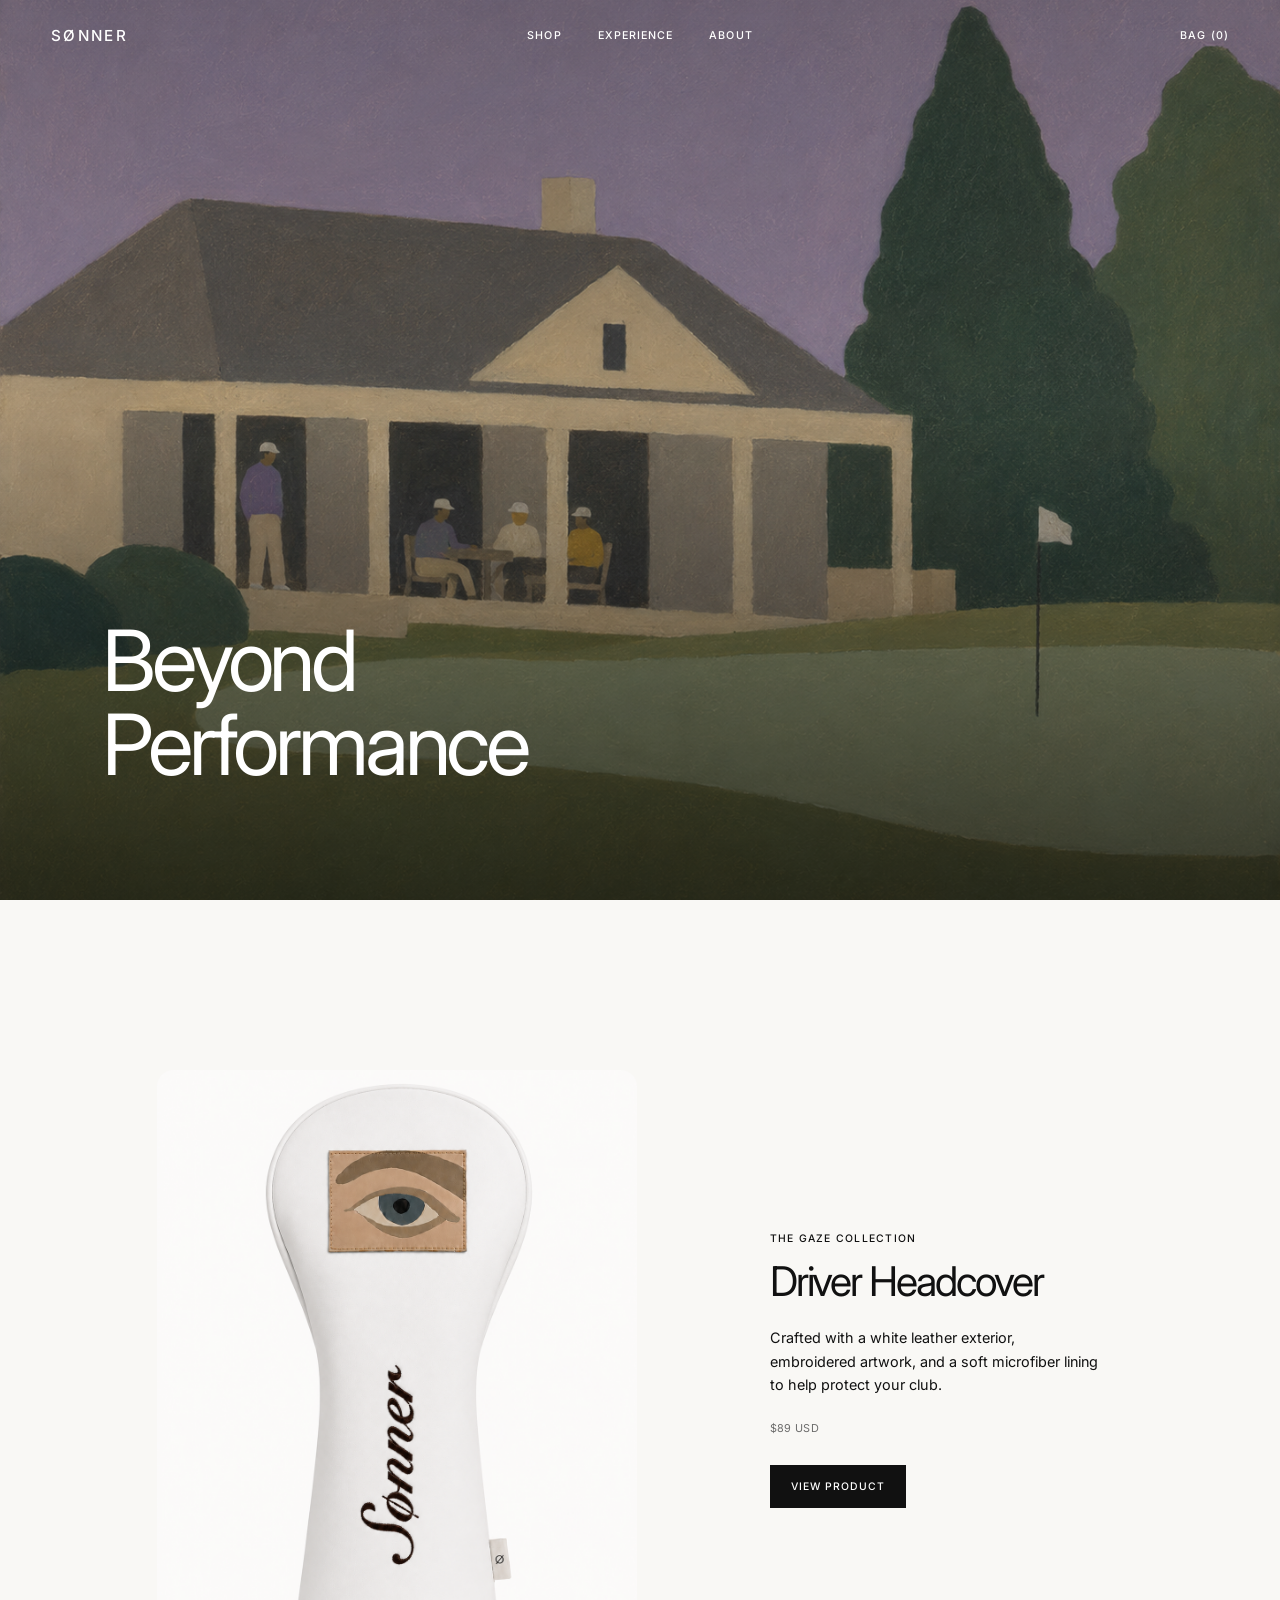
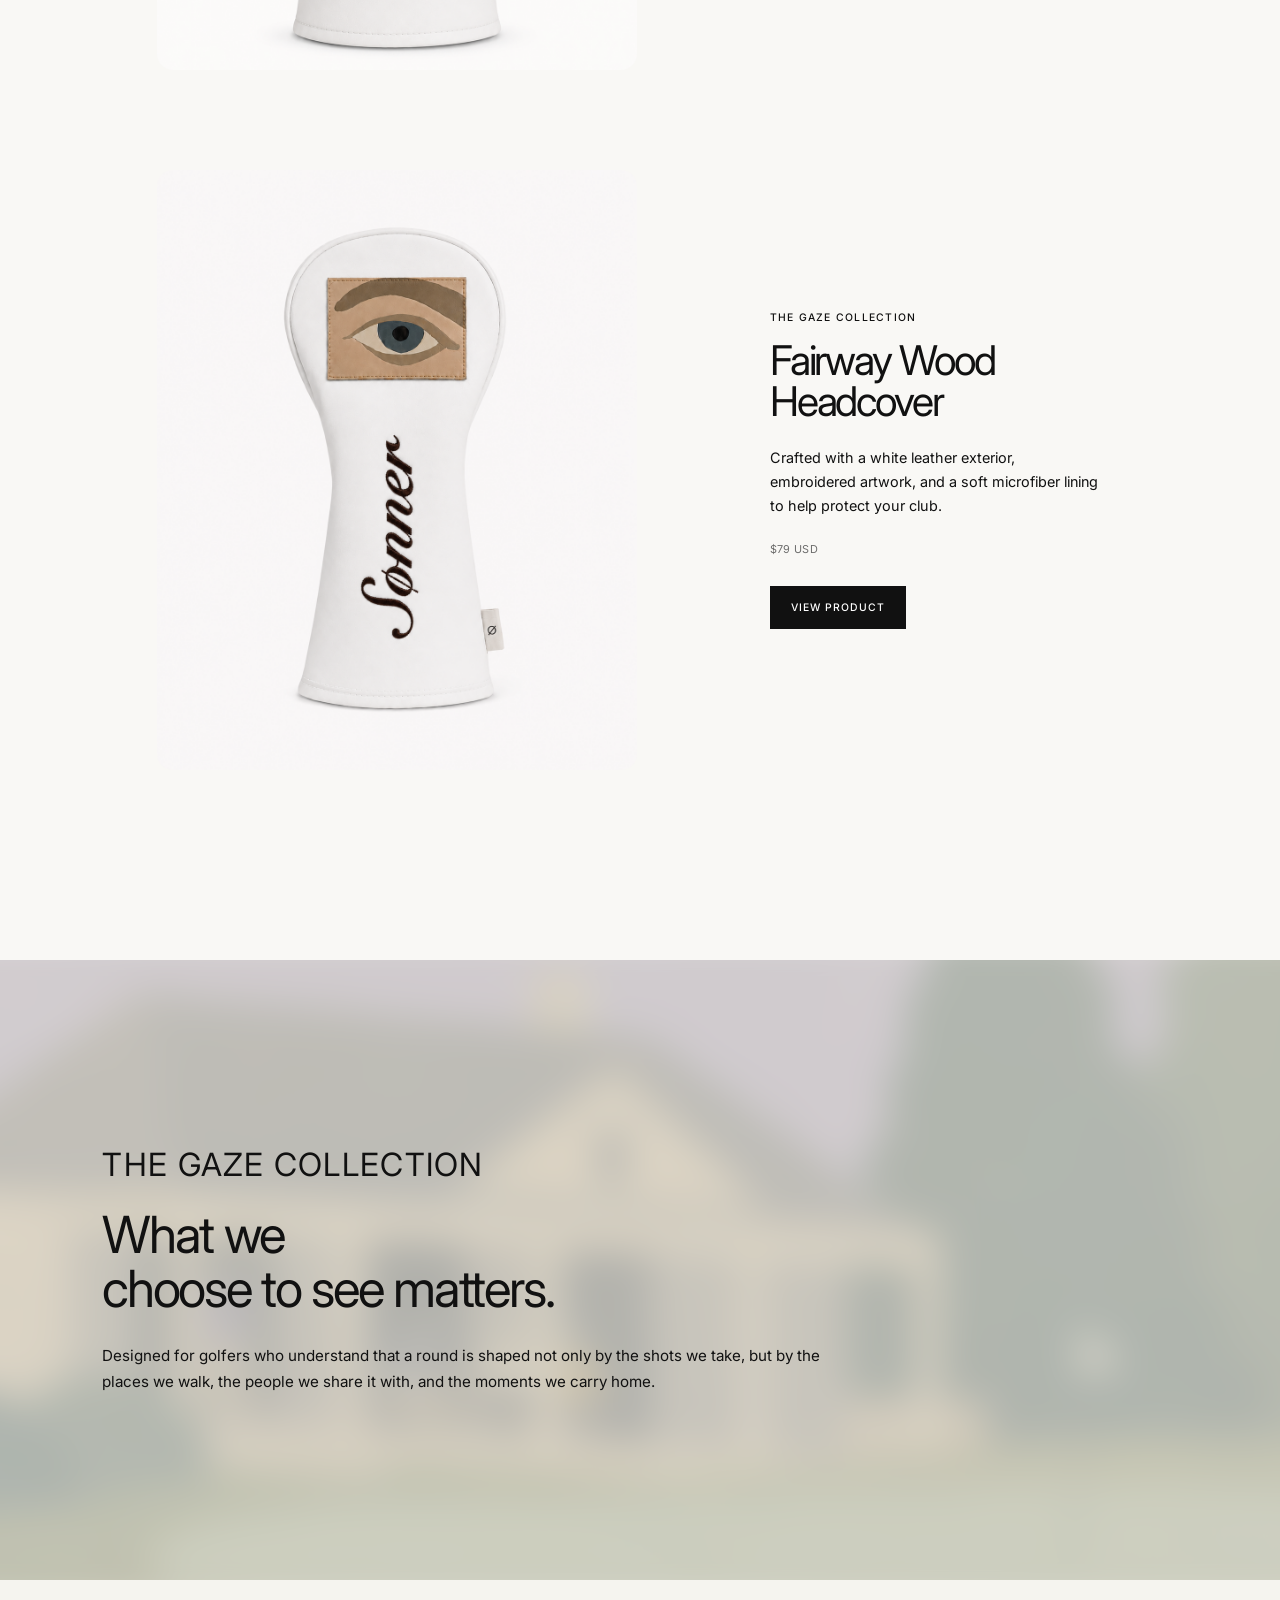
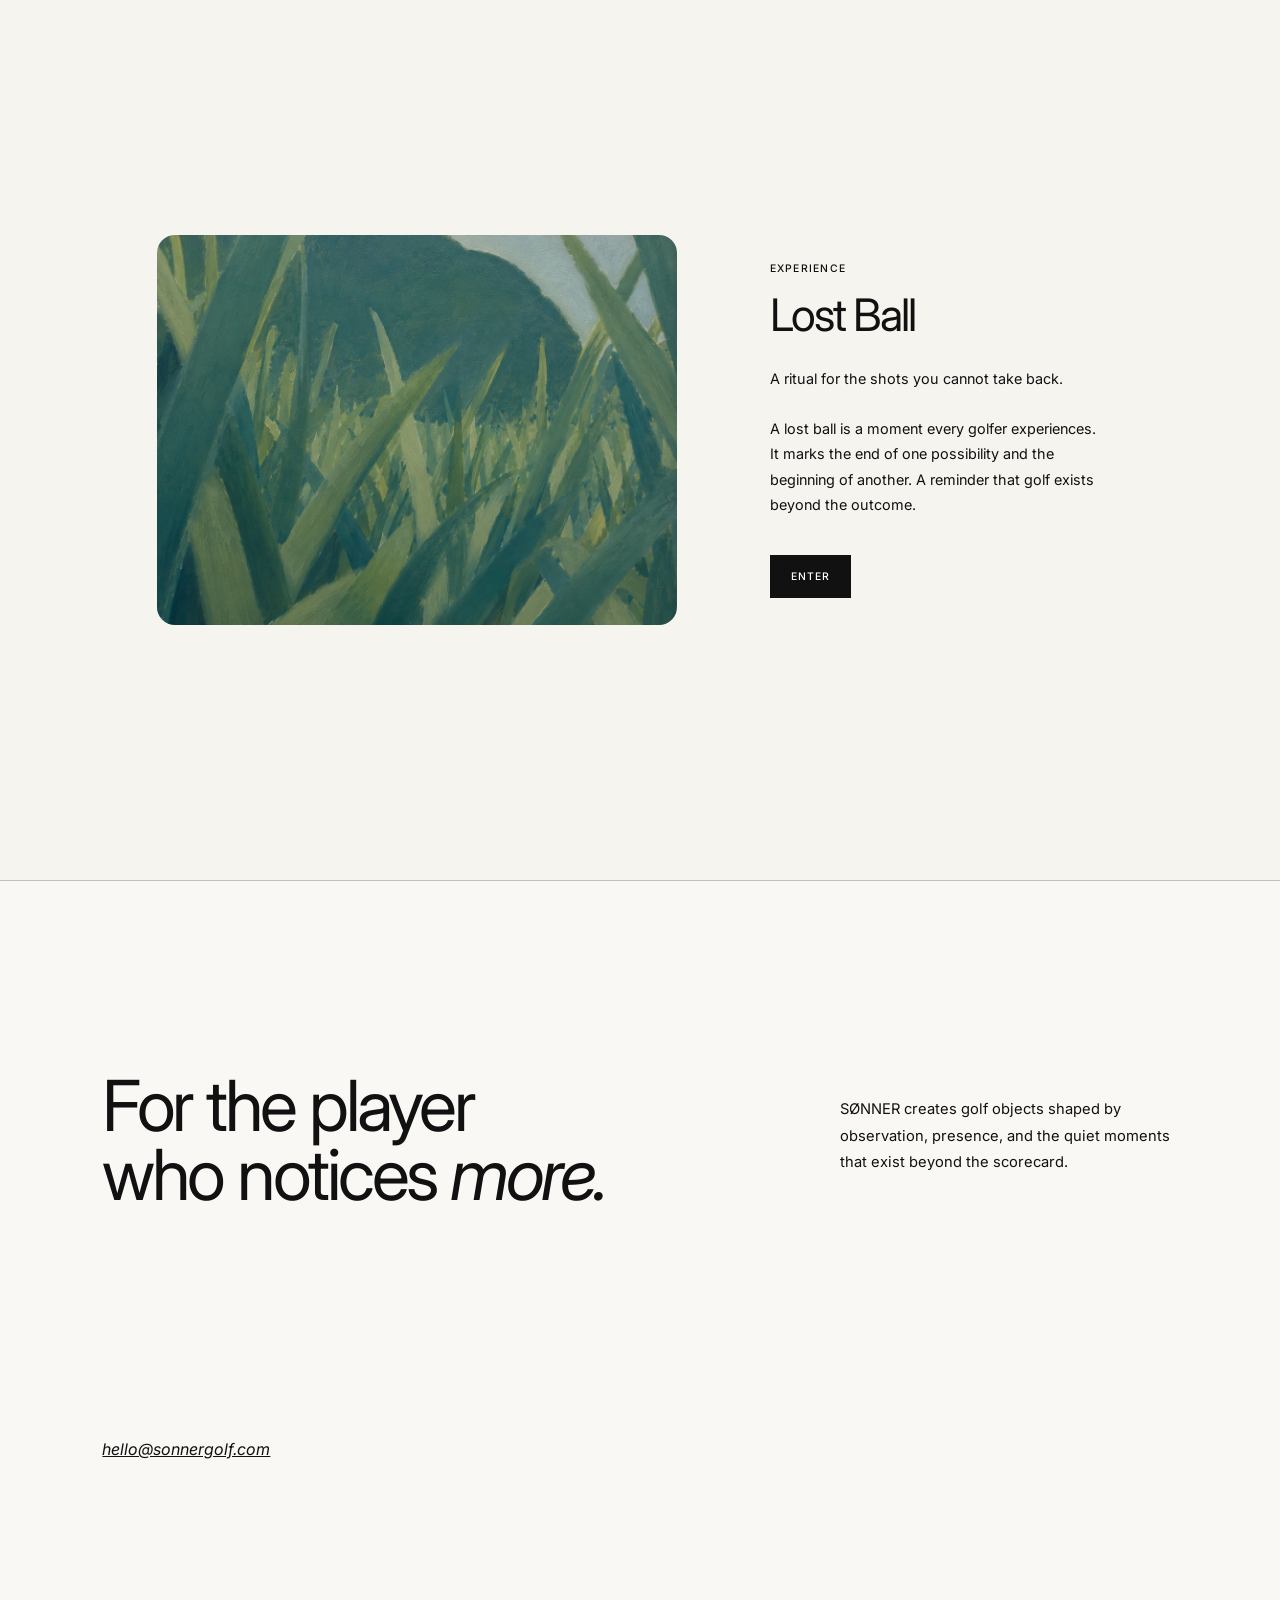
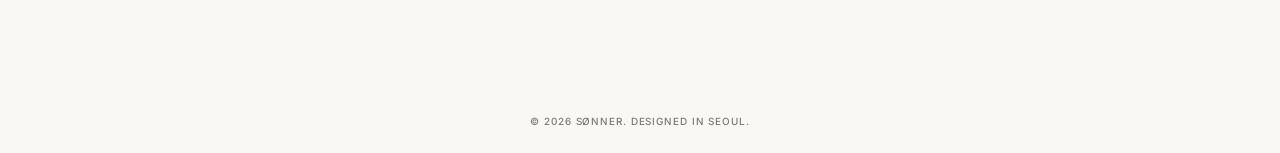
==== commit bdba840b: "Update index.html" ====
--- a/index.html
+++ b/index.html
@@ -176,18 +176,27 @@
 
 </section>
 
-    <section id="about" class="about-section">
-      <div class="about-content">
-        <h2>
-          For the player<br>
-          who notices <em>more.</em>
-        </h2>
-
-<p>
-SØNNER creates golf objects shaped by observation, presence, and the quiet moments that exist beyond the scorecard.
-</p>
+<section id="about" class="about-section">
+  <div class="about-content">
+
+    <h2>
+      For the player<br>
+      who notices <em>more.</em>
+    </h2>
+
+    <p>
+      SØNNER creates golf objects shaped by observation, presence,
+      and the quiet moments that exist beyond the scorecard.
+    </p>
+
+<div class="about-contact">
+  <a href="mailto:hello@sonnergolf.com">
+    <em>hello@sonnergolf.com</em>
+  </a>
 </div>
-    </section>
+
+  </div>
+</section>
 
   </main>
 
@@ -248,8 +257,11 @@
 
 <script src="checkout.js"></script>
 
+
 </body>
 </html>
+
+
 
 <script>
 
@@ -500,4 +512,5 @@
 loadBag();
 
 
+
 </script>
--- a/style.css
+++ b/style.css
@@ -470,9 +470,6 @@
 
 }
 
-.collection-section .product-description {
-  display: none;
-}
 
 /* ---------- ABOUT ---------- */
 
@@ -1353,6 +1350,10 @@
 
 }
 
+.collection-section .product-description {
+  display: none;
+}
+
 
 
 /* ---------- STATEMENT ---------- */
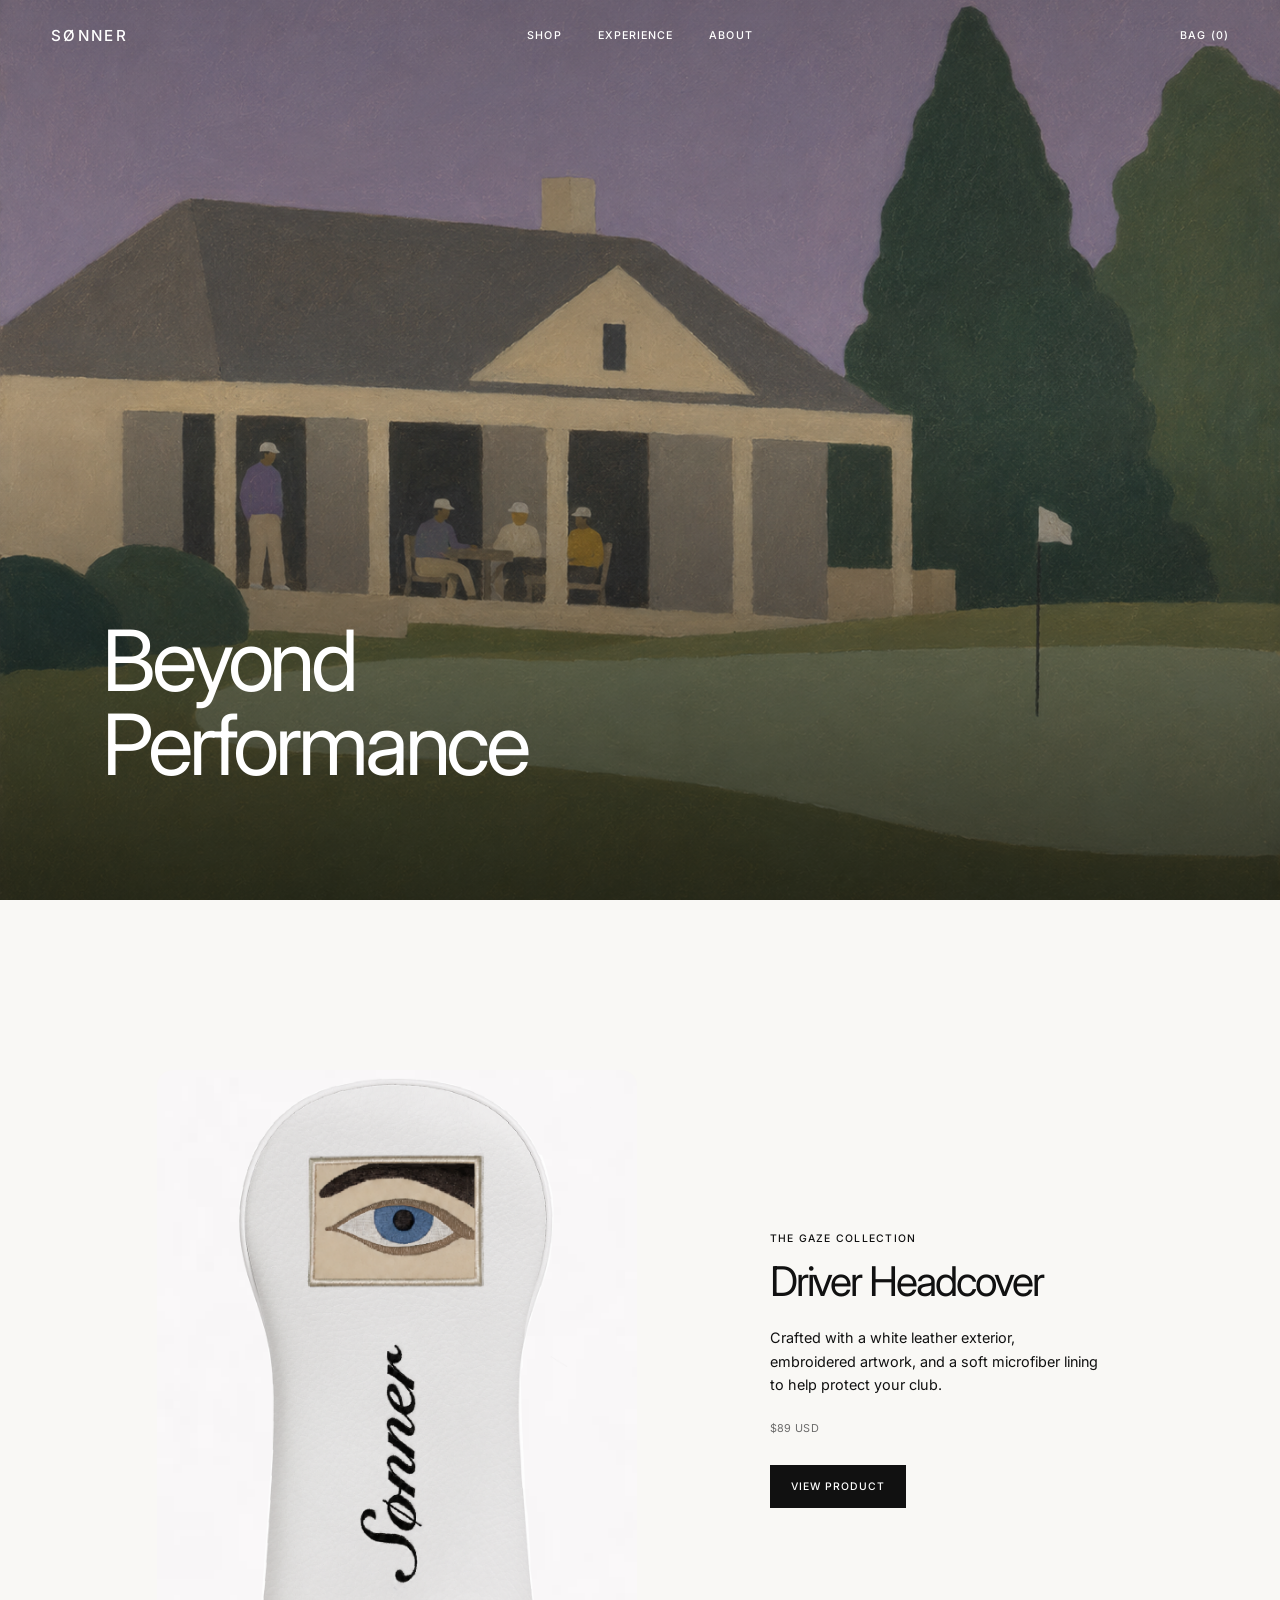
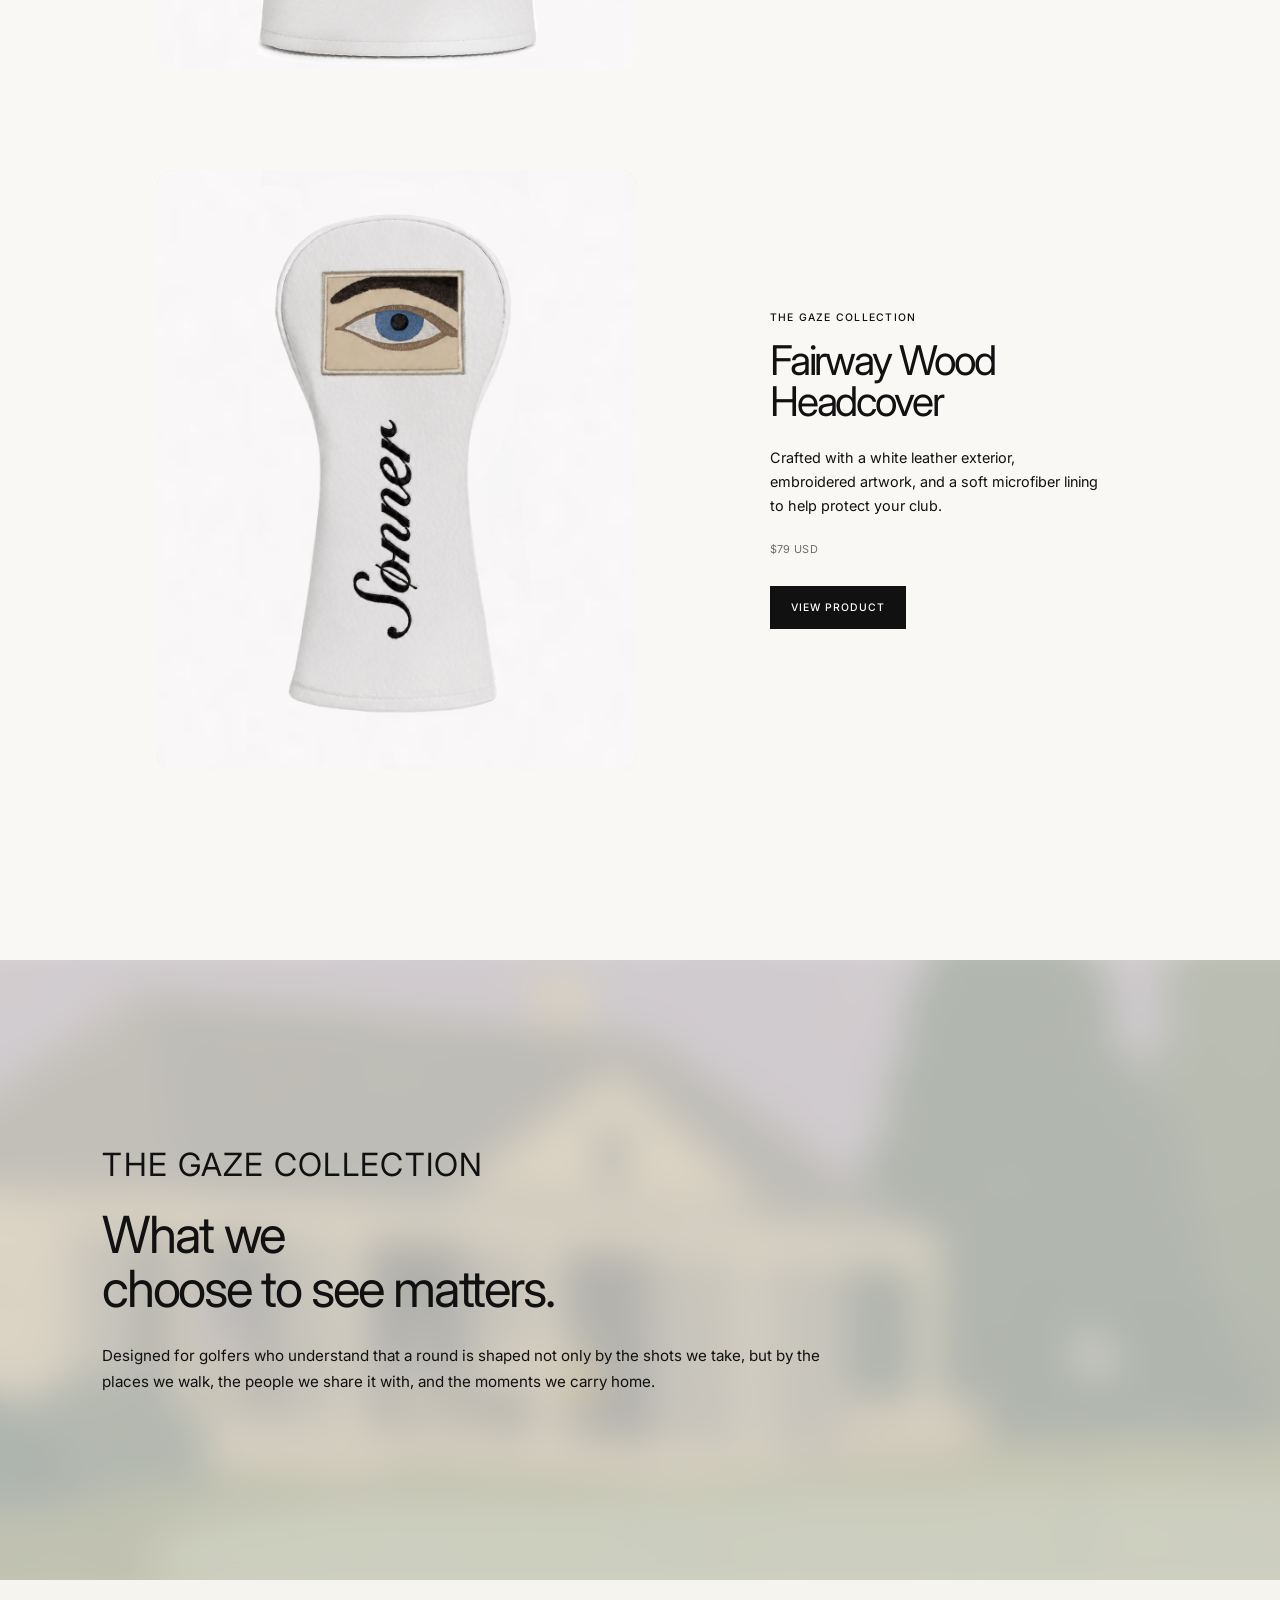
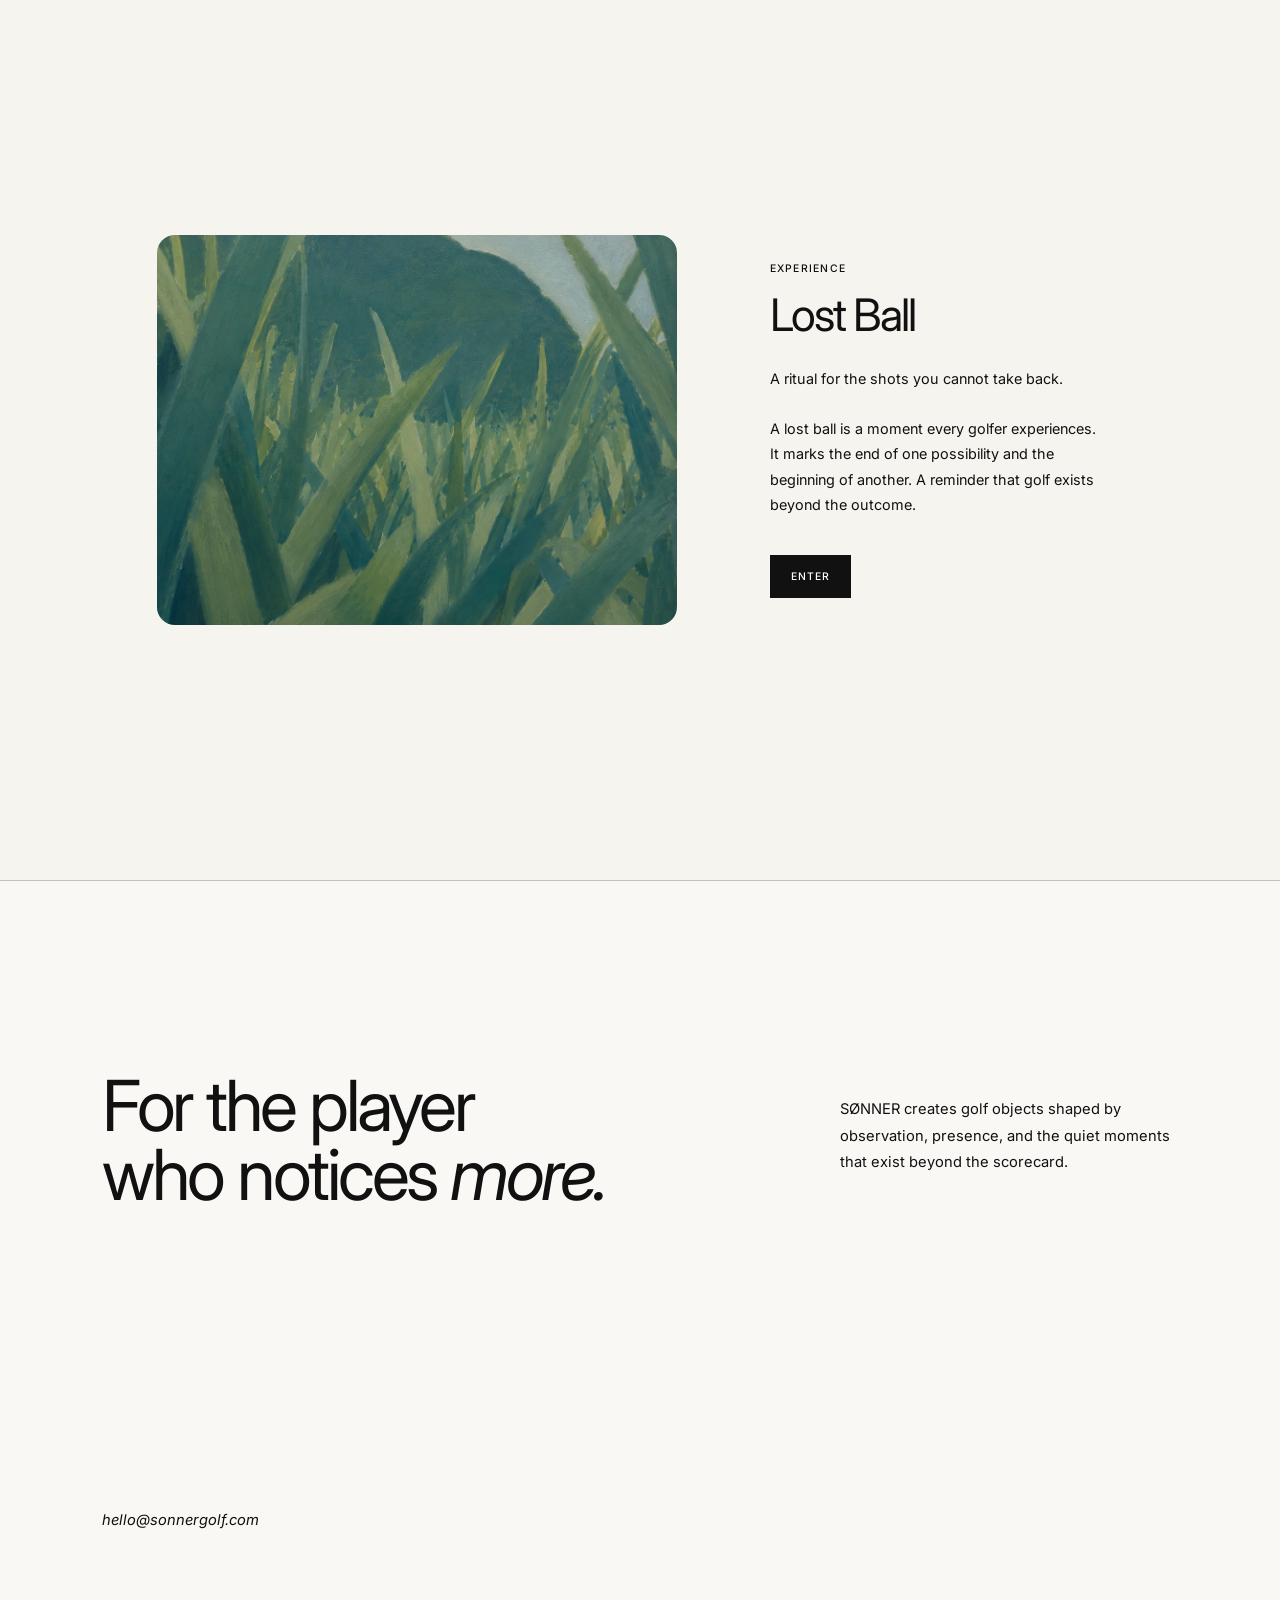
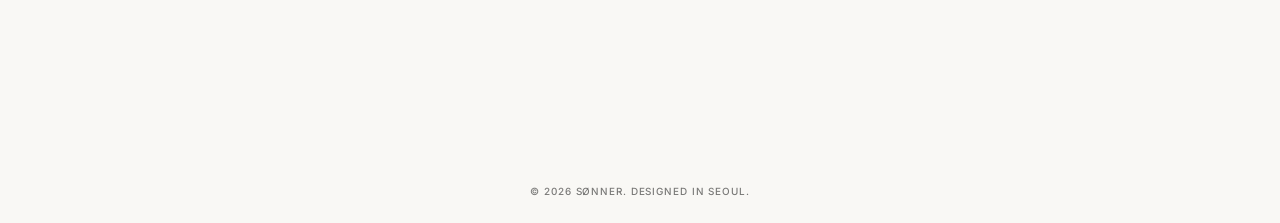
==== commit f7e4256a: "Update index.html" ====
--- a/index.html
+++ b/index.html
@@ -69,7 +69,7 @@
 
 <article class="product-row">
   <a href="driver.html" class="product-image-link">
-    <img src="image/drivercover.png"
+    <img src="image/Final.png"
          alt="SØNNER Driver Headcover"
          class="product-image">
   </a>
@@ -95,7 +95,7 @@
 
 <article class="product-row product-row-reverse">
   <a href="wood.html" class="product-image-link">
-    <img src="image/woodcover.png"
+    <img src="image/Final 2.png"
          alt="SØNNER Fairway Wood Headcover"
          class="product-image">
   </a>
--- a/style.css
+++ b/style.css
@@ -498,6 +498,25 @@
   line-height: 1.8;
 }
 
+.about-contact {
+  margin-top: 70px;
+}
+
+.about-contact p {
+  margin-bottom: 10px;
+}
+
+.about-contact a {
+  text-decoration: none;
+  font-size: 0.92rem;
+}
+
+.about-contact a:hover {
+  opacity: 0.55;
+}
+
+
+
 /* ---------- FOOTER ---------- */
 
 .site-footer {
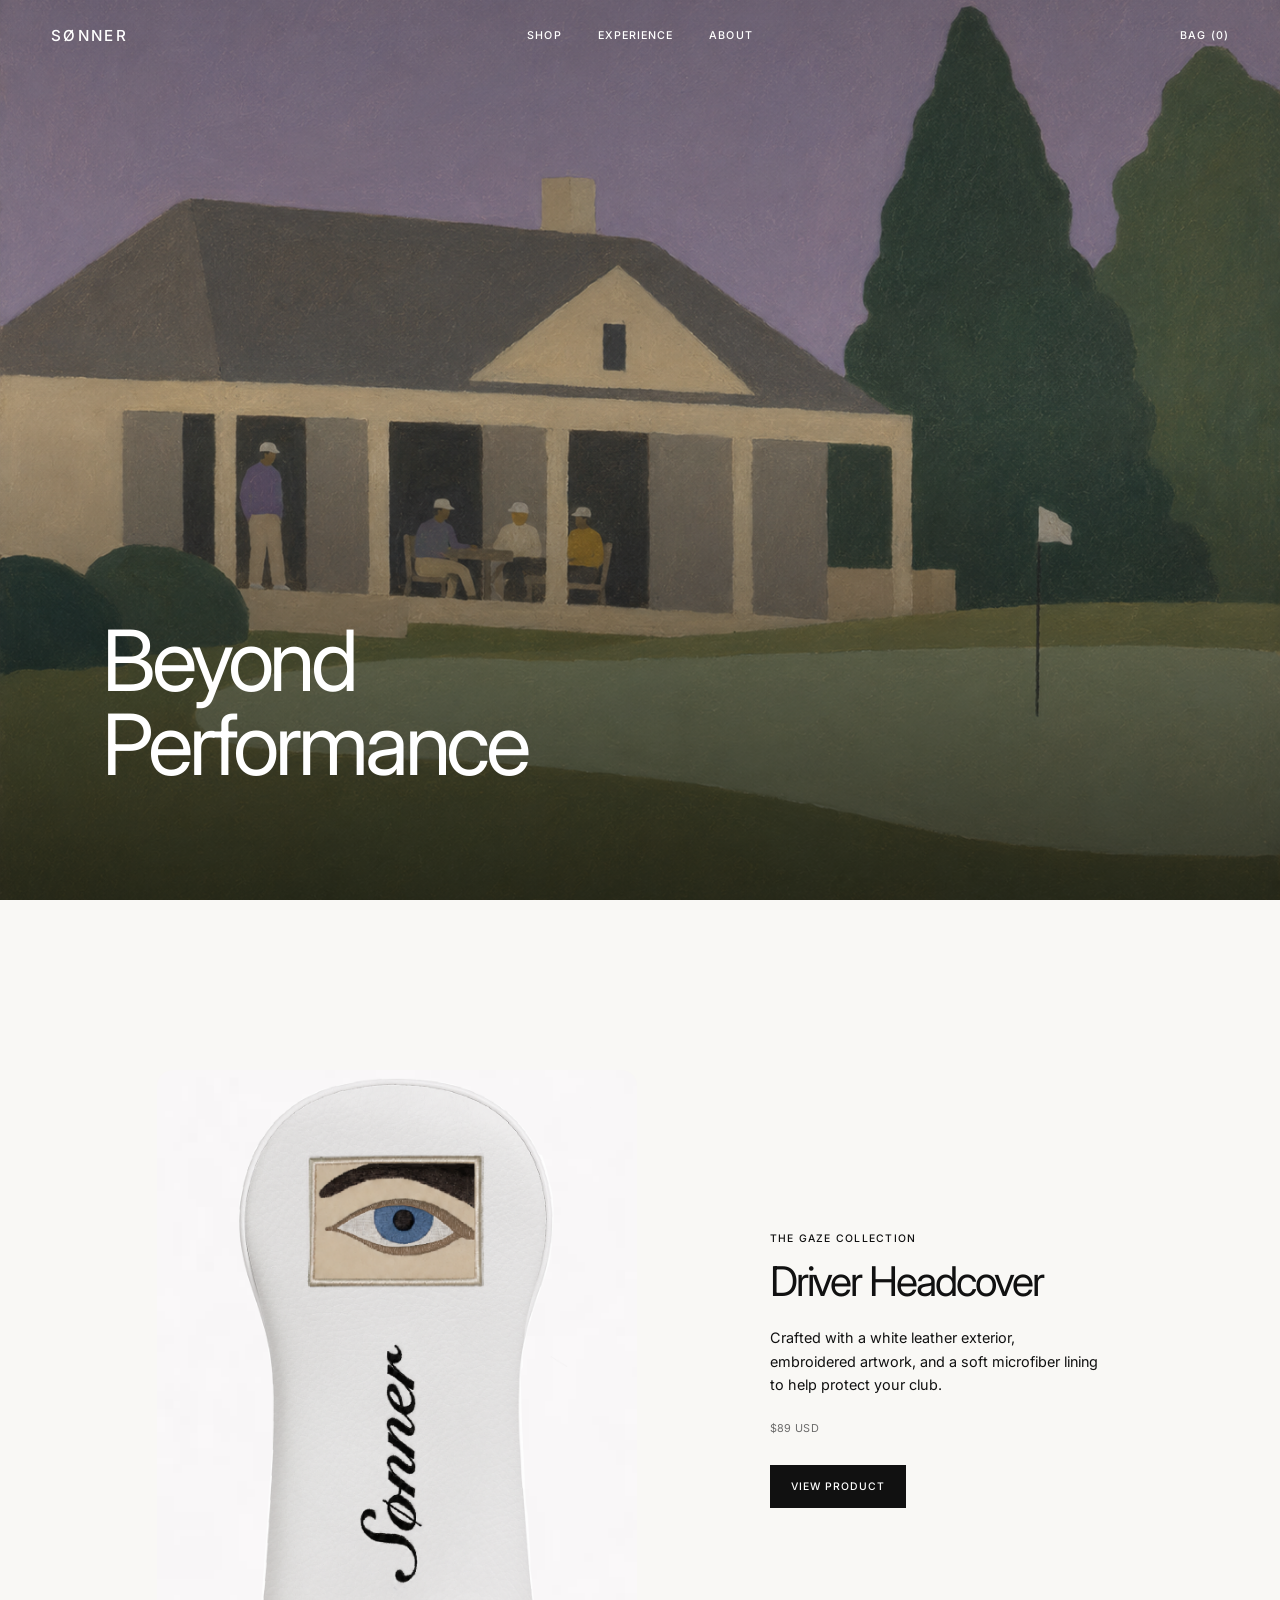
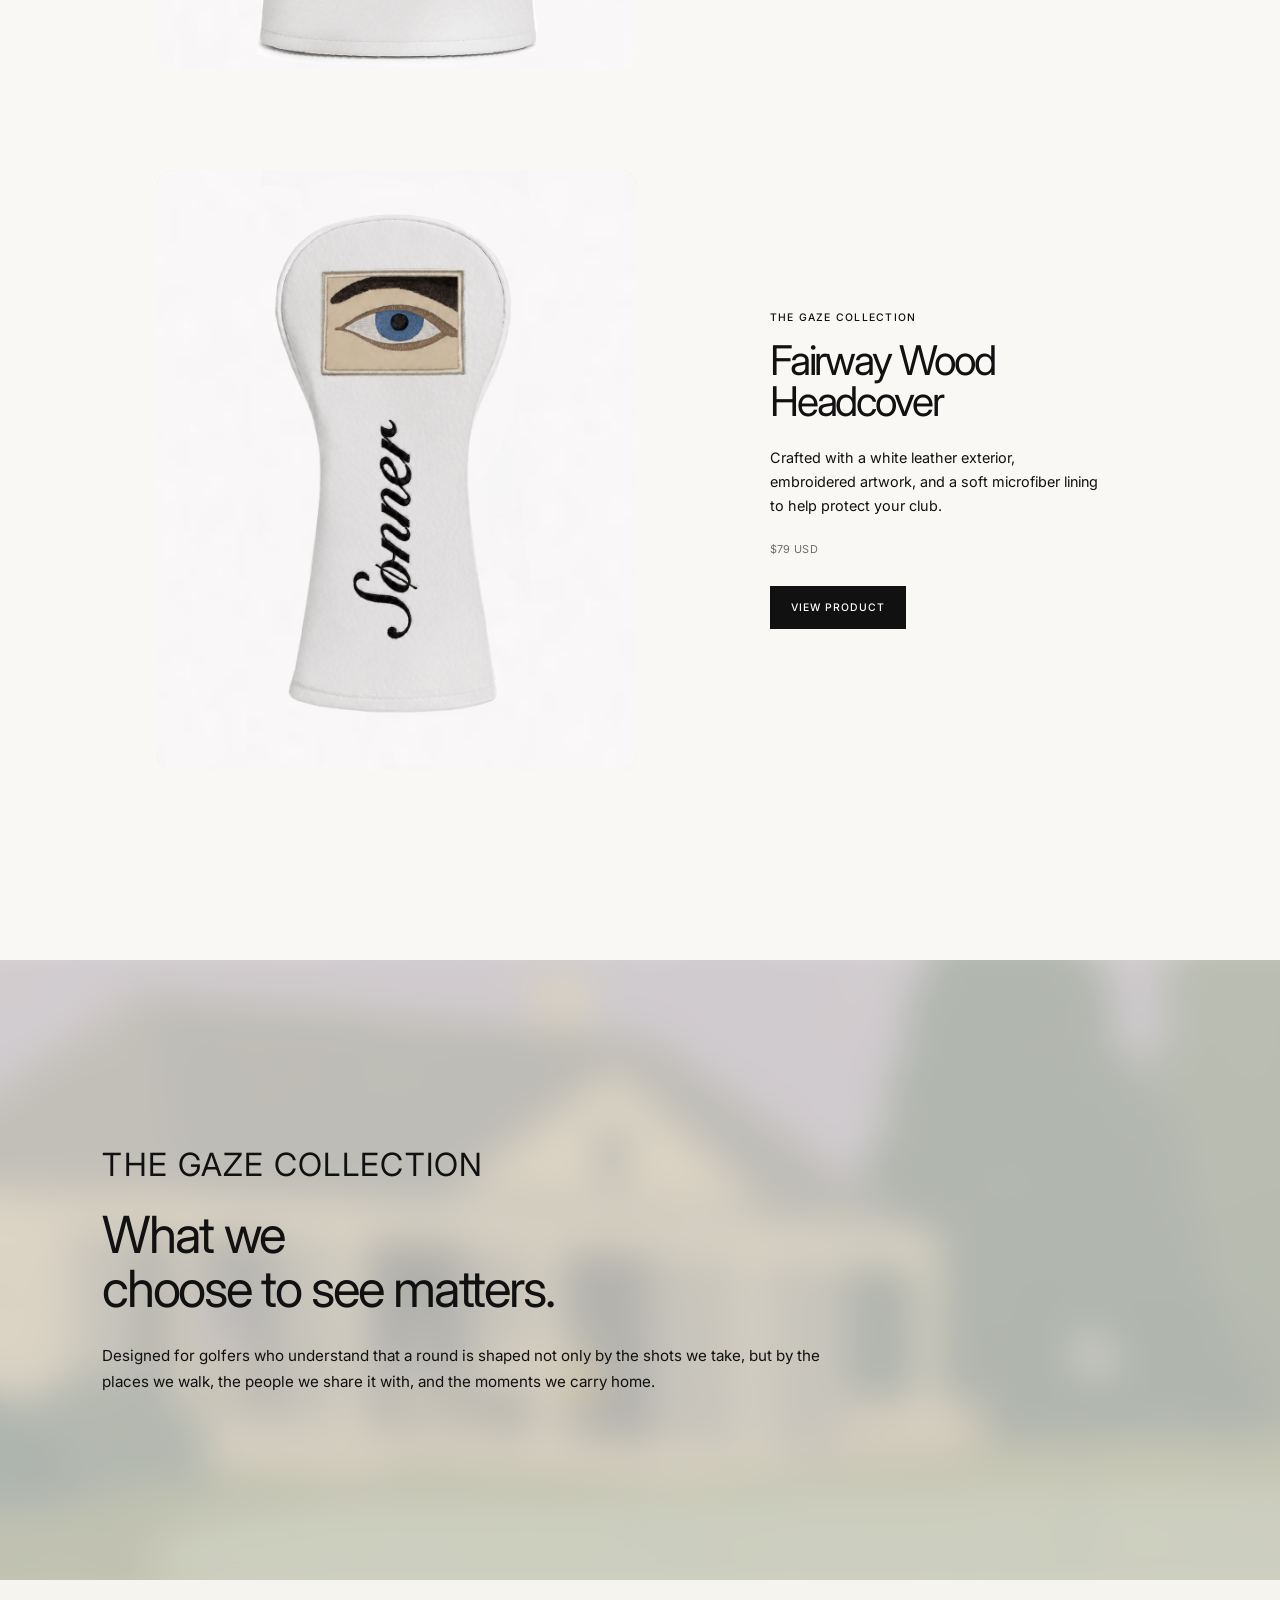
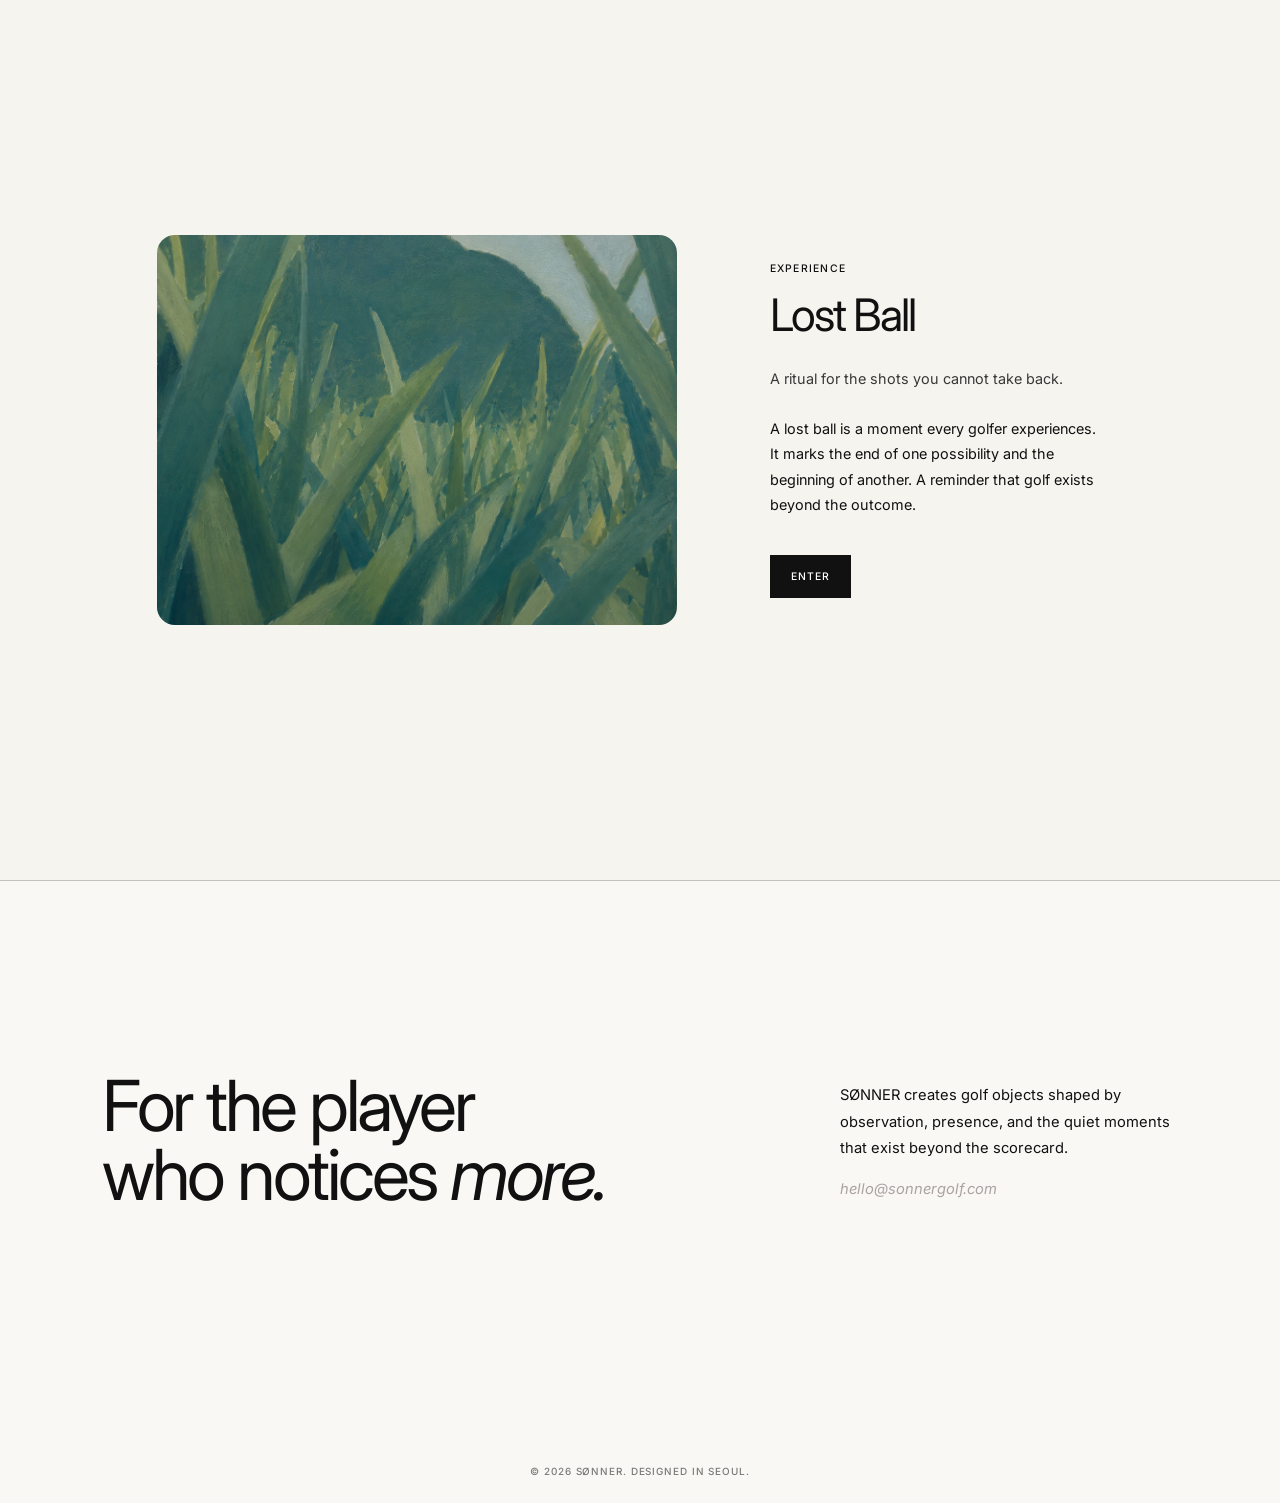
==== commit df355a87: "Update index.html" ====
--- a/index.html
+++ b/index.html
@@ -184,16 +184,18 @@
       who notices <em>more.</em>
     </h2>
 
-    <p>
-      SØNNER creates golf objects shaped by observation, presence,
-      and the quiet moments that exist beyond the scorecard.
-    </p>
-
-<div class="about-contact">
-  <a href="mailto:hello@sonnergolf.com">
-    <em>hello@sonnergolf.com</em>
-  </a>
-</div>
+    <div class="about-text">
+      <p>
+        SØNNER creates golf objects shaped by observation, presence,
+        and the quiet moments that exist beyond the scorecard.
+      </p>
+
+      <div class="about-contact">
+        <a href="mailto:hello@sonnergolf.com">
+          <em>hello@sonnergolf.com</em>
+        </a>
+      </div>
+    </div>
 
   </div>
 </section>
--- a/style.css
+++ b/style.css
@@ -415,6 +415,9 @@
 }
 
 
+.lostball-tagline {
+  color: #383838;
+}
 /* BUTTON */
 
 .experience-section .button {
@@ -477,11 +480,24 @@
   padding: 190px 8% 230px;
   border-top: 1px solid rgba(17, 17, 17, 0.24);
 }
+
 .about-content {
   display: grid;
   grid-template-columns: 1.2fr 0.8fr;
-  gap: 18vw;   /* was 12vw */
+  gap: 18vw;
   align-items: center;
+}
+
+.about-text {
+  max-width: 340px;
+}
+
+.about-text p {
+  max-width: 340px;
+  margin: 0;
+  padding: 0;
+  font-size: 0.92rem;
+  line-height: 1.8;
 }
 
 .about-content h2 {
@@ -491,24 +507,14 @@
   letter-spacing: -0.05em;
 }
 
-.about-content p {
-  max-width: 340px;
-  padding-bottom: 8px;
-  font-size: 0.92rem;
-  line-height: 1.8;
-}
-
 .about-contact {
-  margin-top: 70px;
-}
-
-.about-contact p {
-  margin-bottom: 10px;
+  margin-top: 16px;
 }
 
 .about-contact a {
   text-decoration: none;
   font-size: 0.92rem;
+  color: #aba2a2;
 }
 
 .about-contact a:hover {
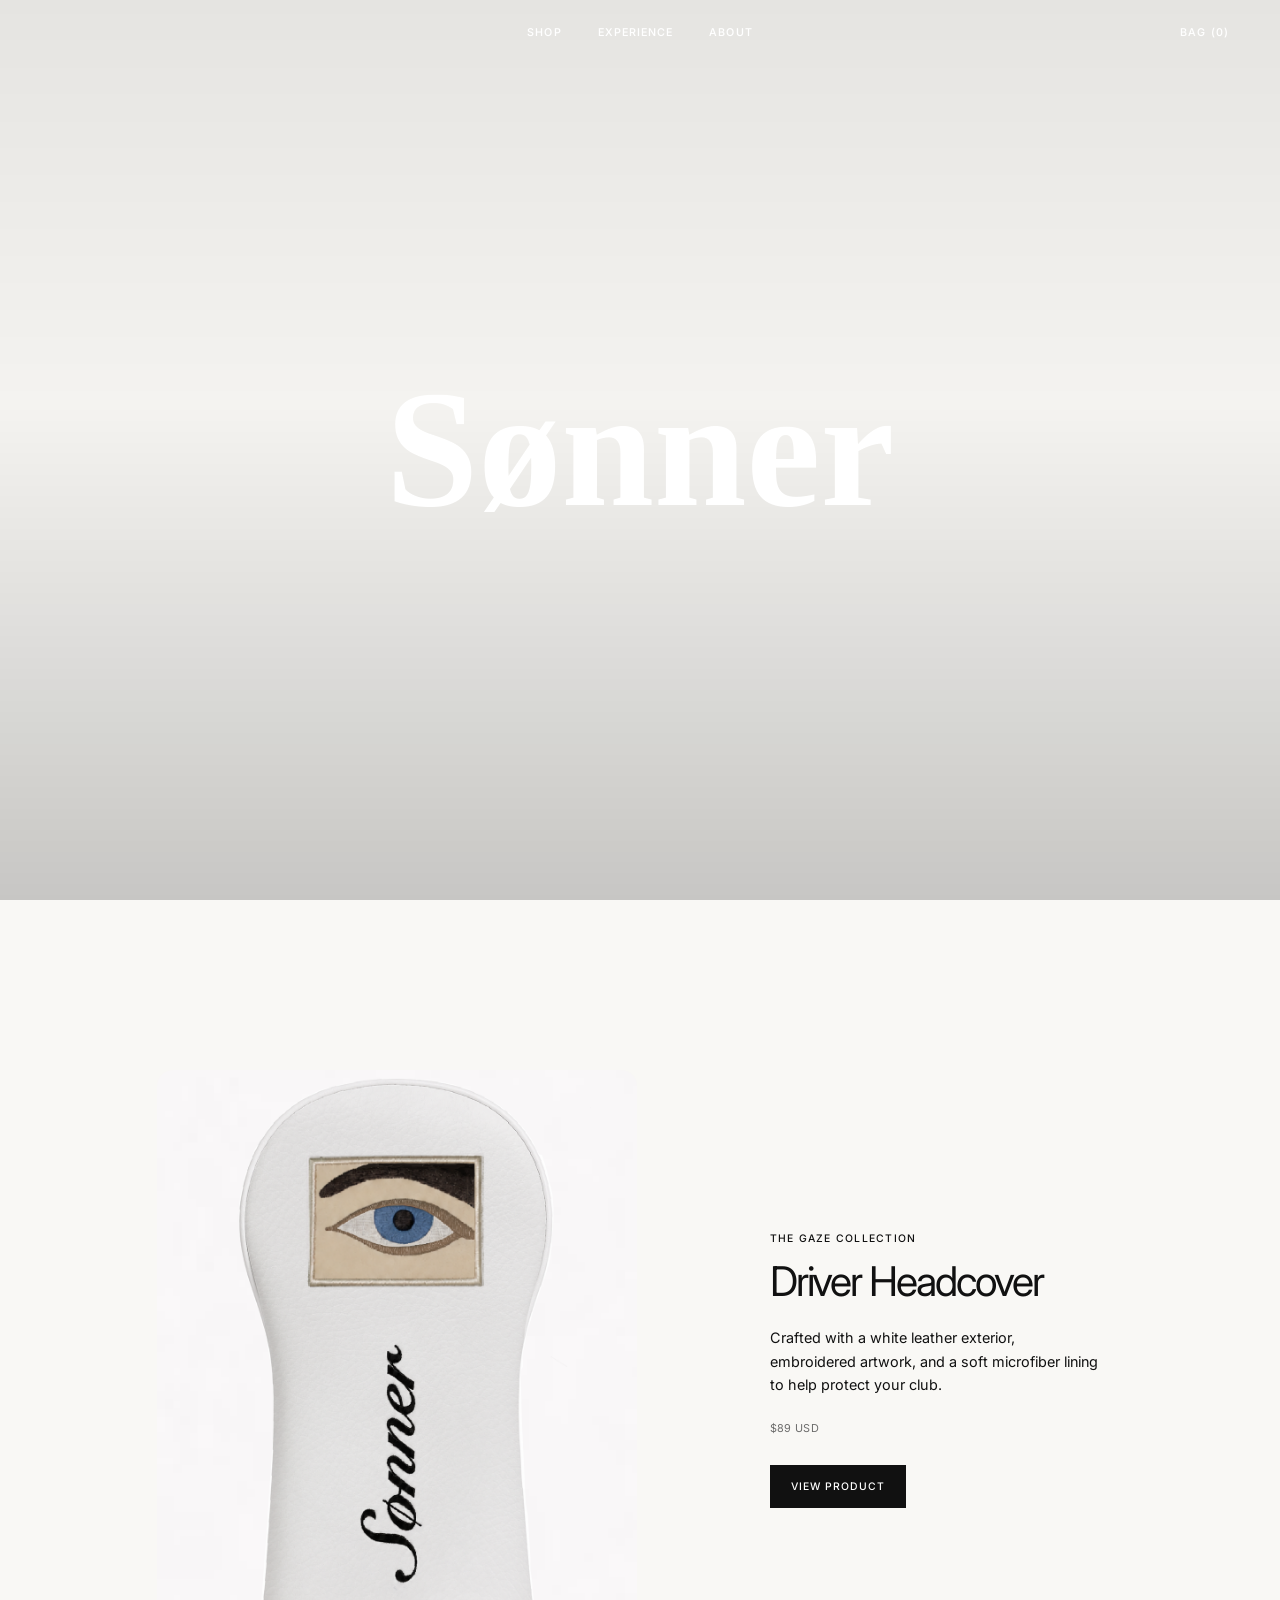
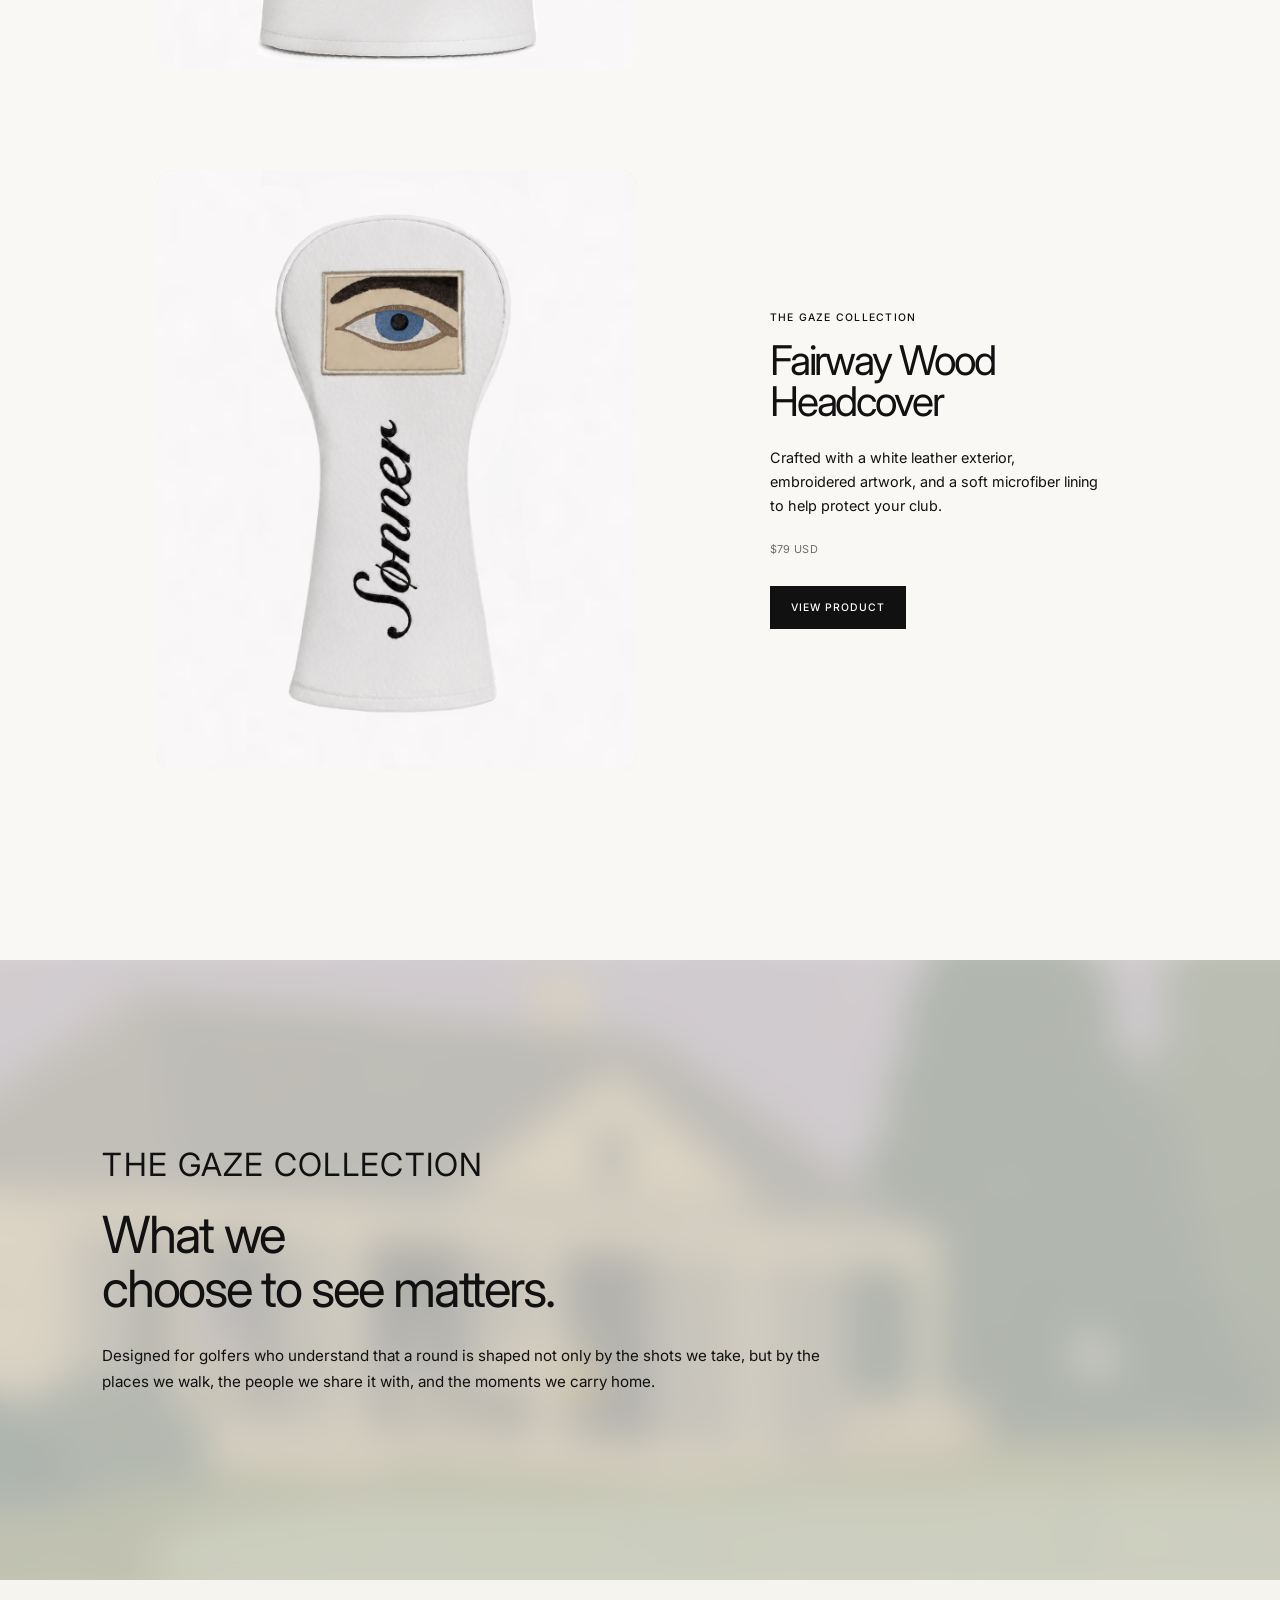
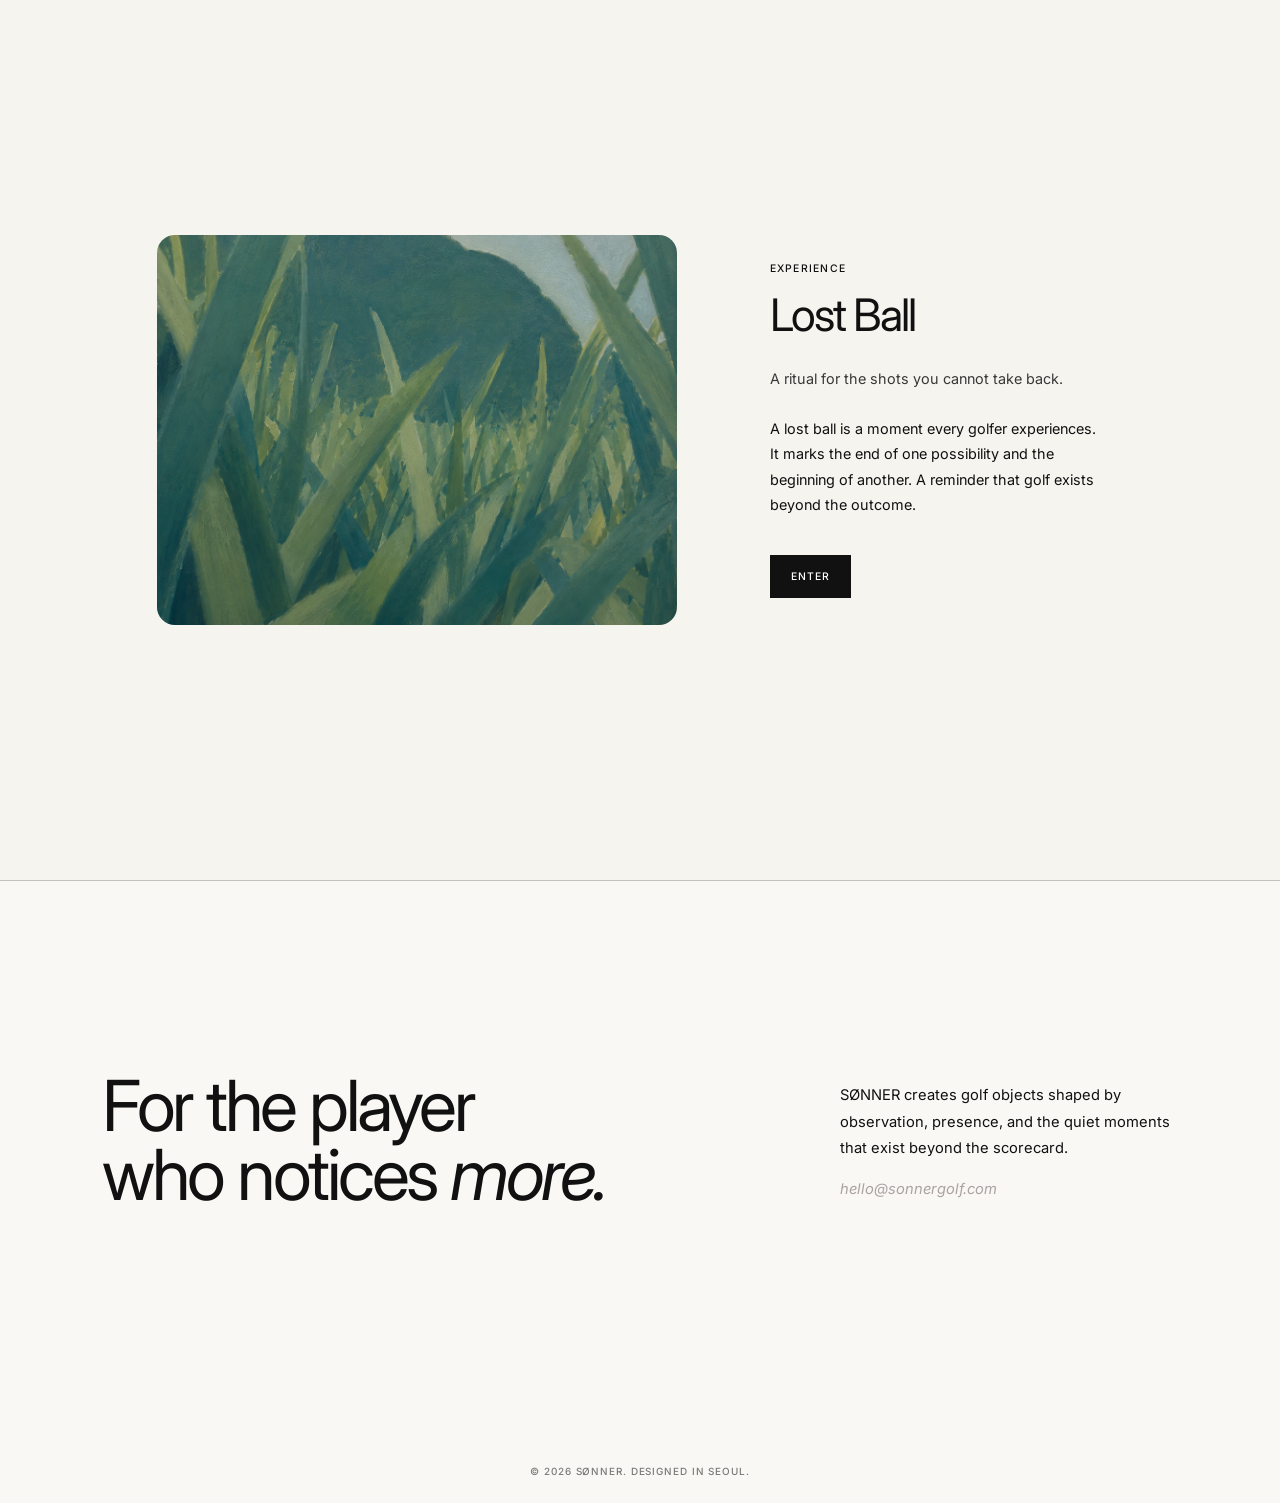
==== commit 9062b368: "Update index.html" ====
--- a/index.html
+++ b/index.html
@@ -7,7 +7,7 @@
   <meta charset="UTF-8">
   <meta name="viewport" content="width=device-width, initial-scale=1.0">
 
-  <title>SØNNER GOLF | Beyond Performance</title>
+  <title>SØNNER GOLF</title>
   <meta name="description" content="SØNNER GOLF. Golf objects and experiences beyond performance.">
 
   <link rel="canonical" href="https://sonnergolf.com/">
@@ -32,7 +32,7 @@
 <header class="site-header">
 
   <a href="index.html" class="wordmark">
-    SØNNER
+     
   </a>
 
   <nav class="site-nav" aria-label="Main navigation">
@@ -49,17 +49,15 @@
 
   <main>
 
-    <section class="hero" aria-label="SØNNER Golf">
-      <div class="hero-image"></div>
-      <div class="hero-shade"></div>
-
-<div class="hero-content">
-<h1>
-  Beyond<br>
-  Performance
-</h1>
-</div>
-    </section>
+<section class="hero" aria-label="SØNNER Golf">
+  <div class="hero-image hero-image-one"></div>
+  <div class="hero-image hero-image-two"></div>
+  <div class="hero-shade"></div>
+
+  <div class="hero-content">
+    <h1>Sønner</h1>
+  </div>
+</section>
 
     <section id="collection" class="collection-section">
 
@@ -514,5 +512,8 @@
 loadBag();
 
 
+window.addEventListener("pageshow", function () {
+    loadBag();
+});
 
 </script>
--- a/style.css
+++ b/style.css
@@ -144,38 +144,75 @@
 .hero-image {
   position: absolute;
   inset: 0;
-  background-image: url("image/heroimage.png");
   background-size: cover;
   background-position: center;
-}
+  opacity: 0;
+  animation: heroFade 10s infinite;
+  will-change: opacity;
+}
+
+.hero-image-one {
+  background-image: url("image/heroimage.png");
+  animation-delay: 0s;
+}
+
+.hero-image-two {
+  background-image: url("image/눈 덮인 겨울 골프장 풍경.png");
+  animation-delay: 5s;
+}
+
+@keyframes heroFade {
+  0%, 5% {
+    opacity: 1;
+  }
+
+  45% {
+    opacity: 1;
+  }
+
+  55% {
+    opacity: 0;
+  }
+
+  95% {
+    opacity: 0;
+  }
+
+  100% {
+    opacity: 1;
+  }
+}
+
 
 .hero-shade {
   position: absolute;
   inset: 0;
   background: linear-gradient(
     180deg,
-    rgba(0, 0, 0, 0.24) 0%,
-    rgba(0, 0, 0, 0.06) 45%,
-    rgba(0, 0, 0, 0.58) 100%
+    rgba(0, 0, 0, 0.08) 0%,
+    rgba(0, 0, 0, 0.02) 45%,
+    rgba(0, 0, 0, 0.20) 100%
   );
 }
 
 .hero-content {
   position: absolute;
-  left: 8%;
-  bottom: 12.6%;
+  inset: 0;
   z-index: 2;
-  text-align: left;
-  max-width: 600px;
+  display: flex;
+  align-items: center;
+  justify-content: center;
+  text-align: center;
+  max-width: none;
 }
 
 .hero h1 {
-  font-family: "Inter", Arial, sans-serif;
+  font-family: "Snell Roundhand", cursive;
   font-style: normal;
-  font-weight: 400;
-  font-size: clamp(3.4rem, 6.6vw, 6rem);
-  line-height: 1.0;      /* Adjust this to change the gap */
-  letter-spacing: -0.05em;
+  font-weight: 700;
+  font-size: clamp(6rem, 13vw, 12rem);
+  line-height: 1.1;
+  letter-spacing: 0;
   color: white;
 }
 
